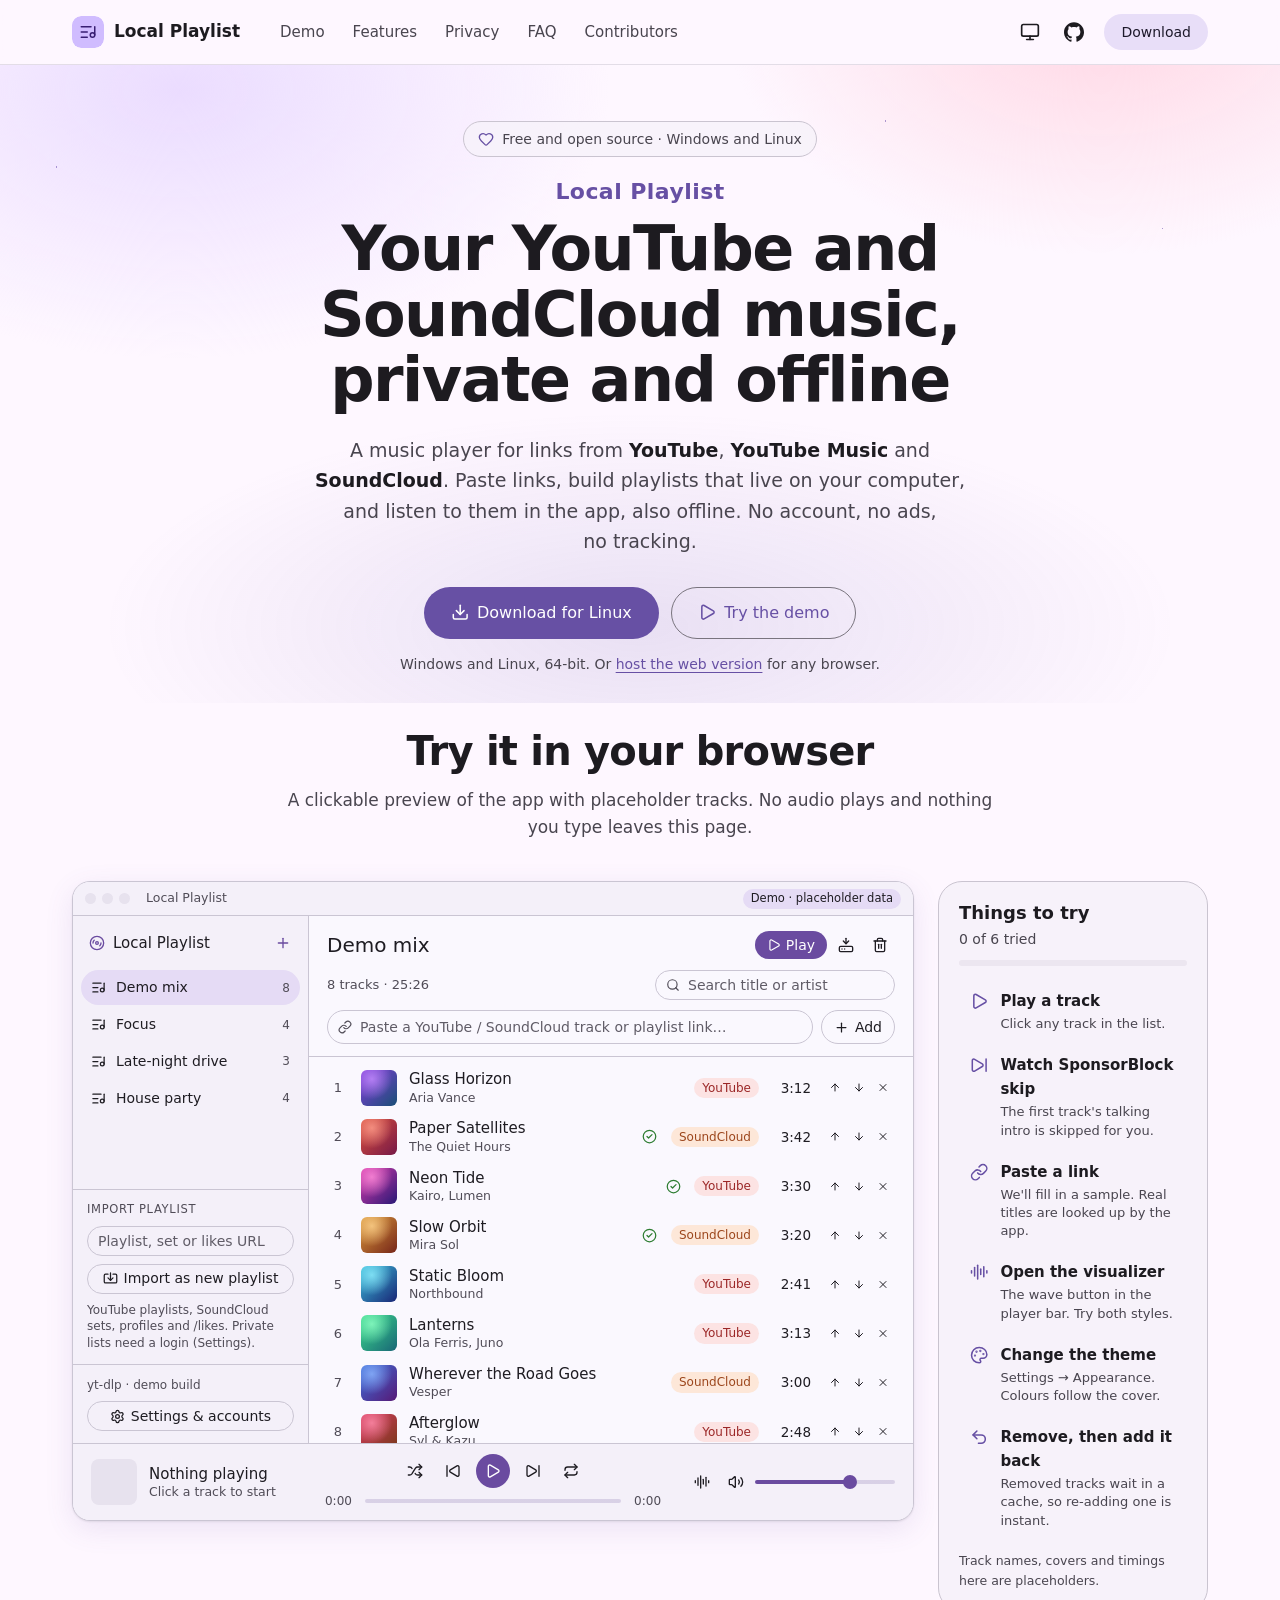
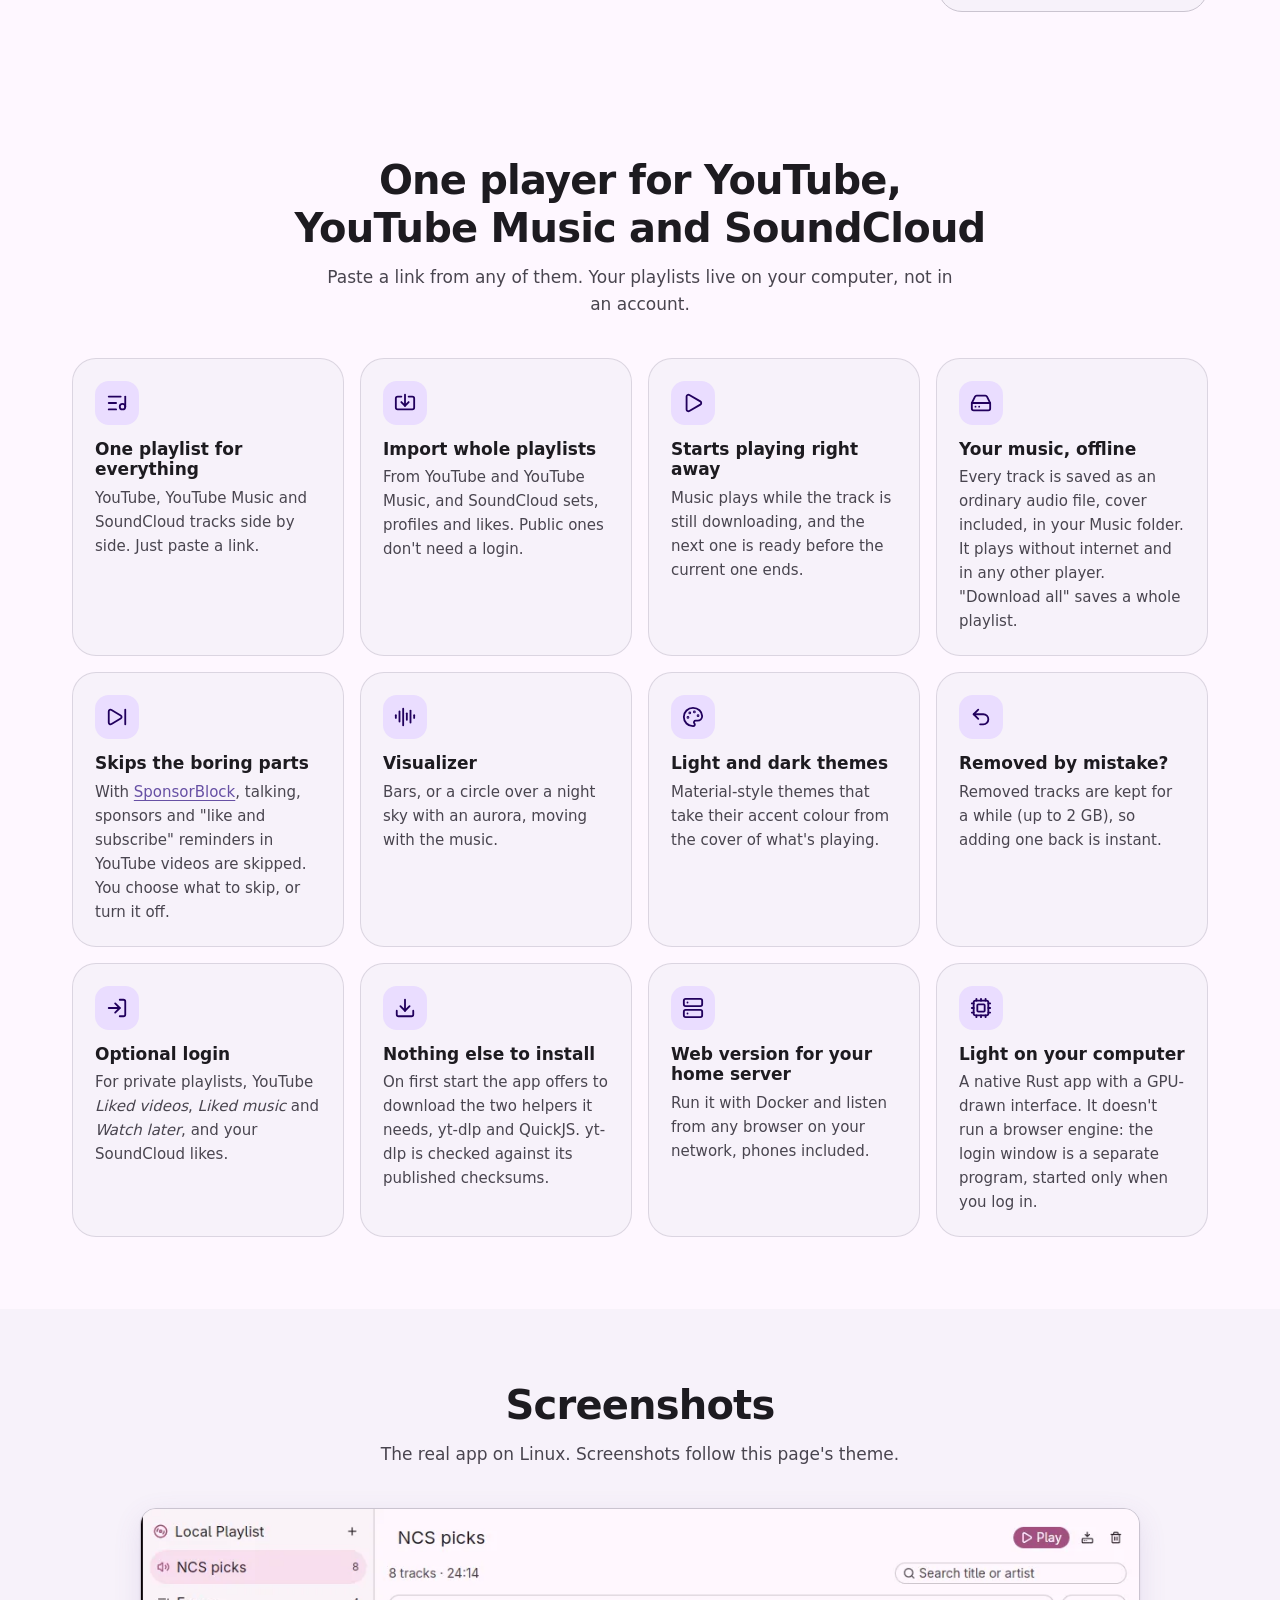
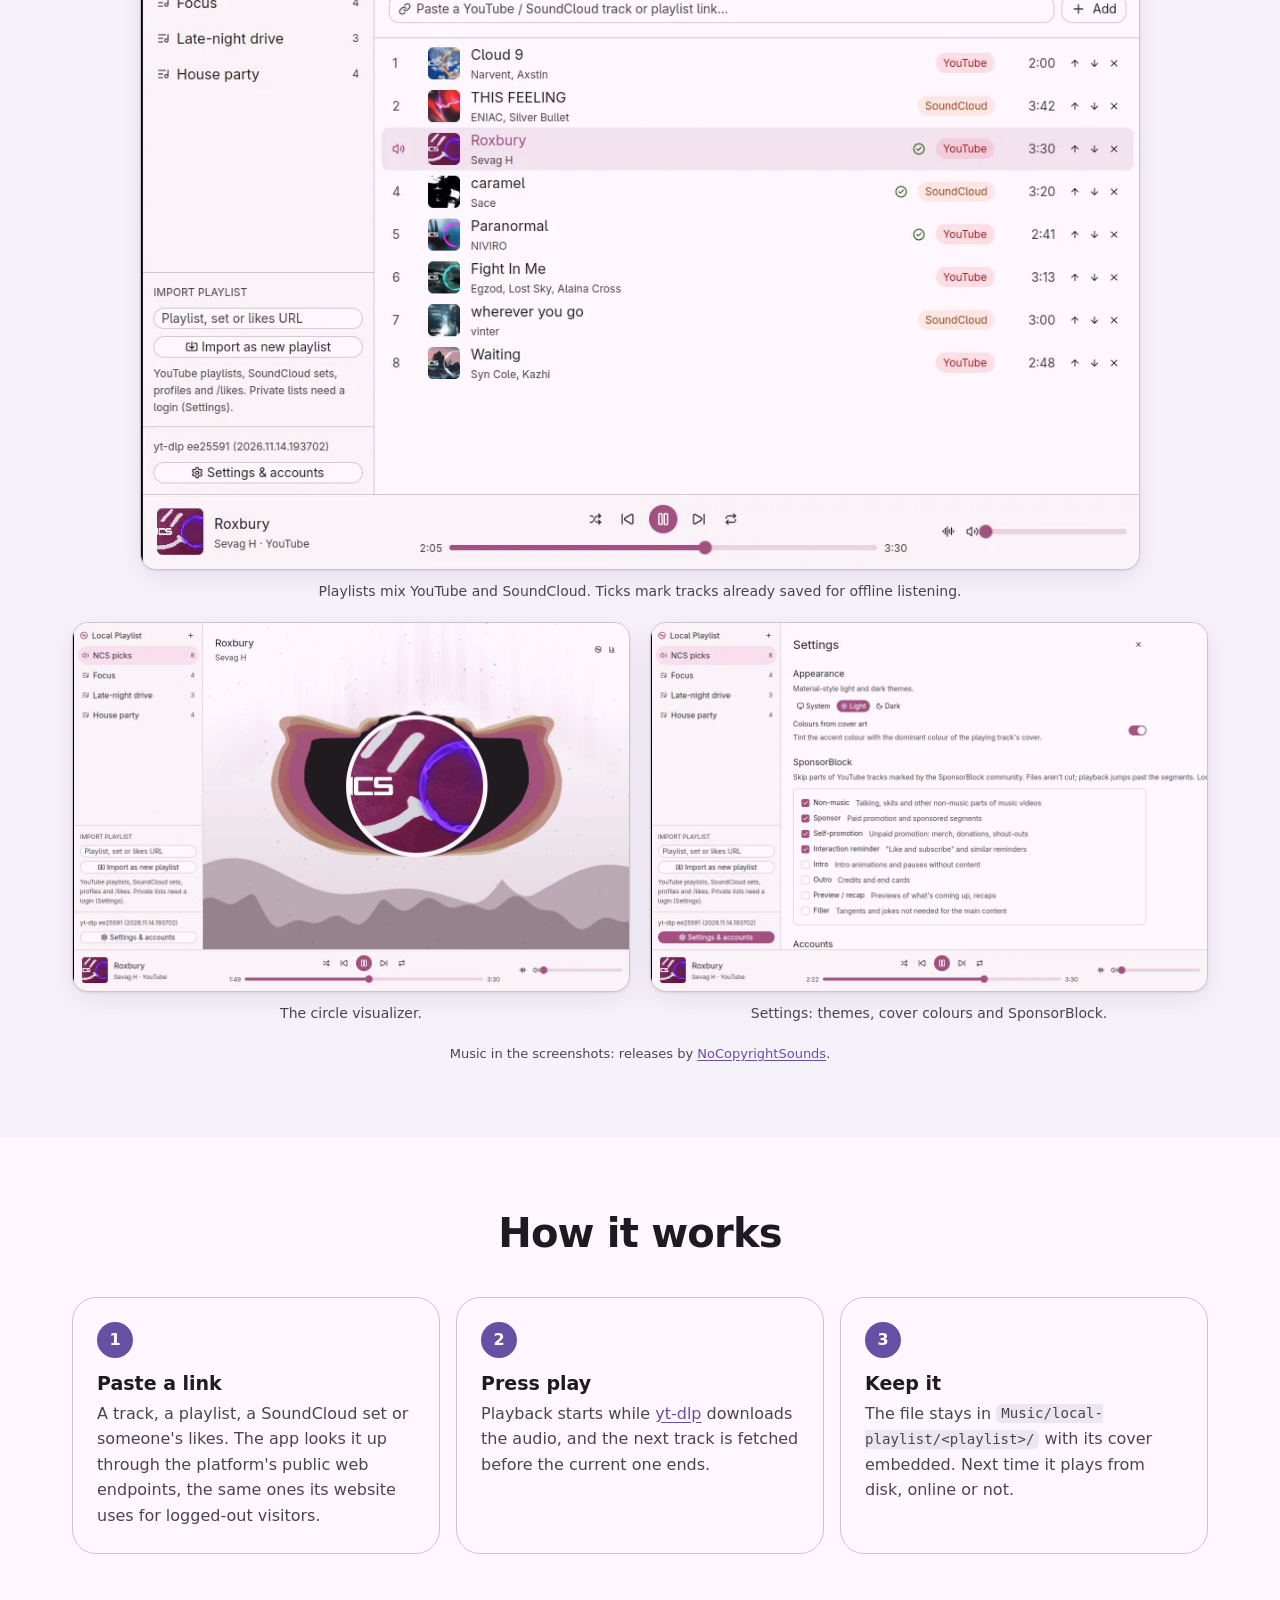
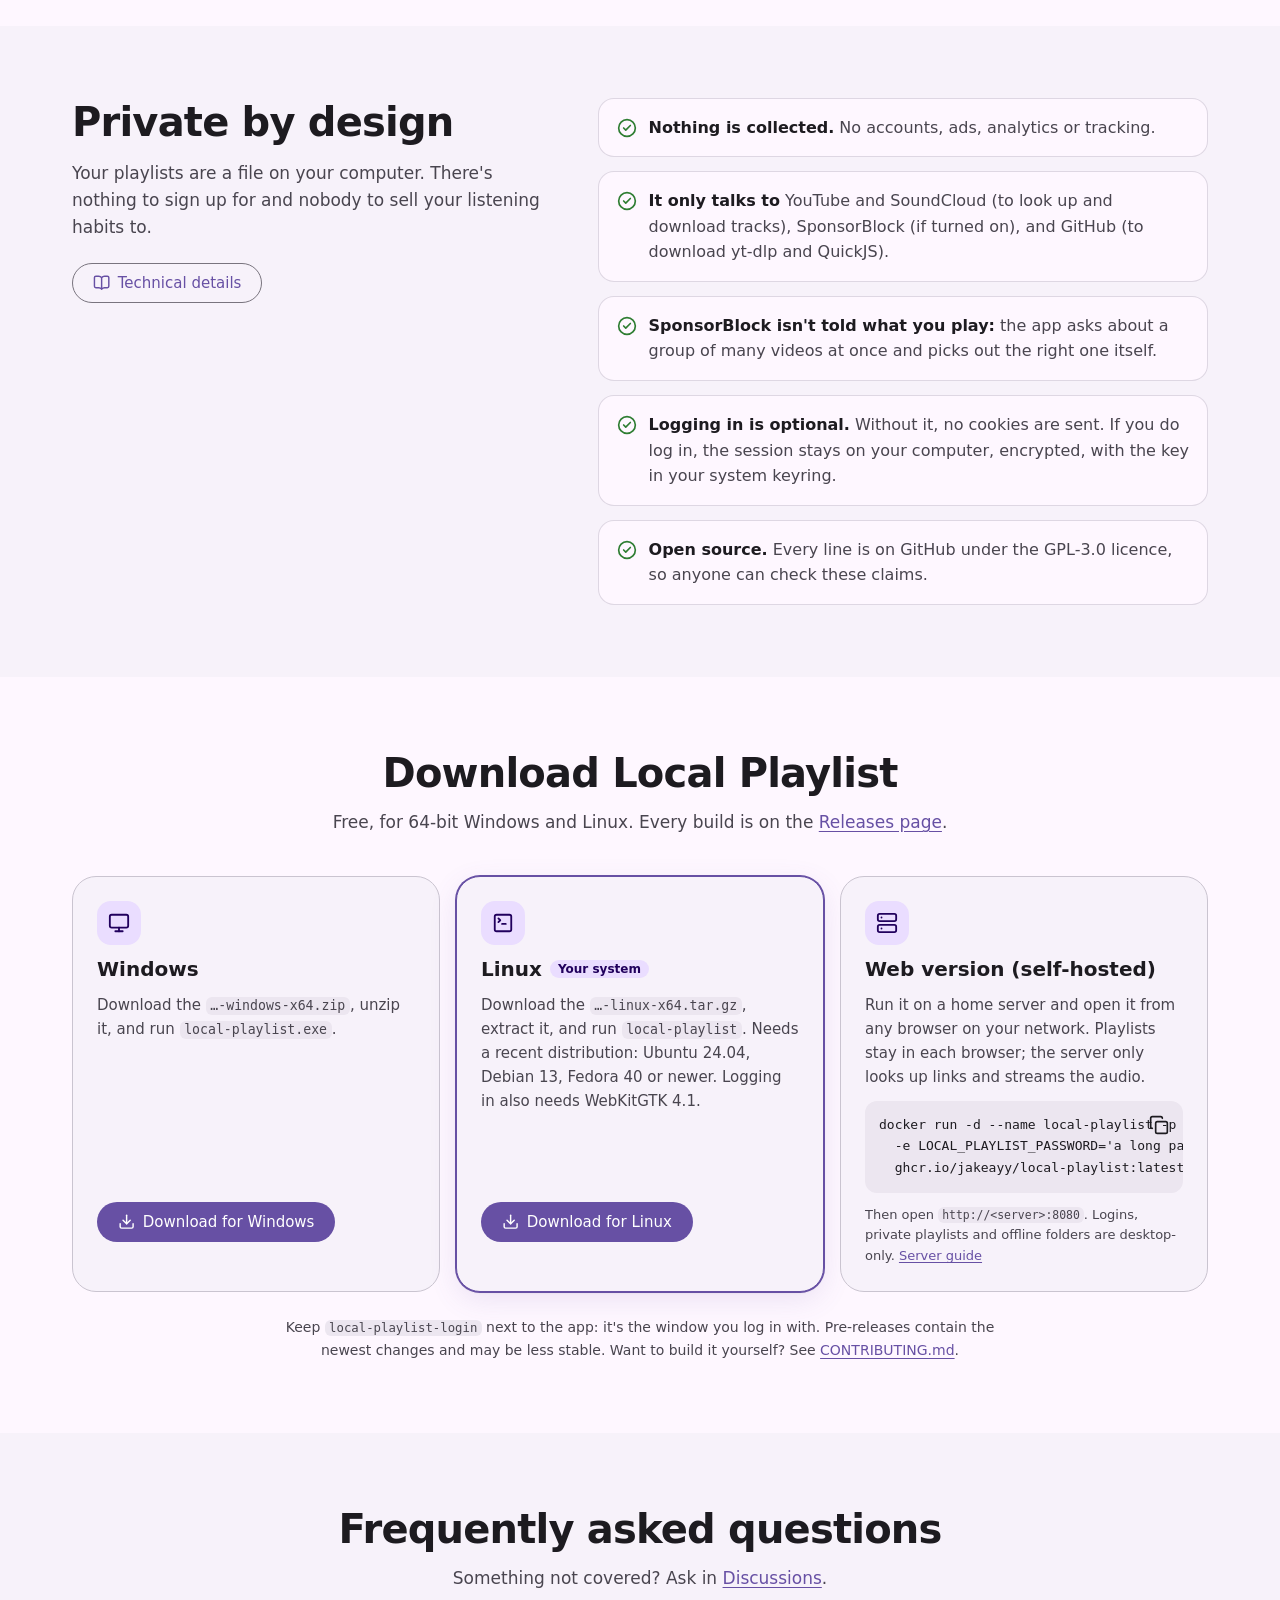
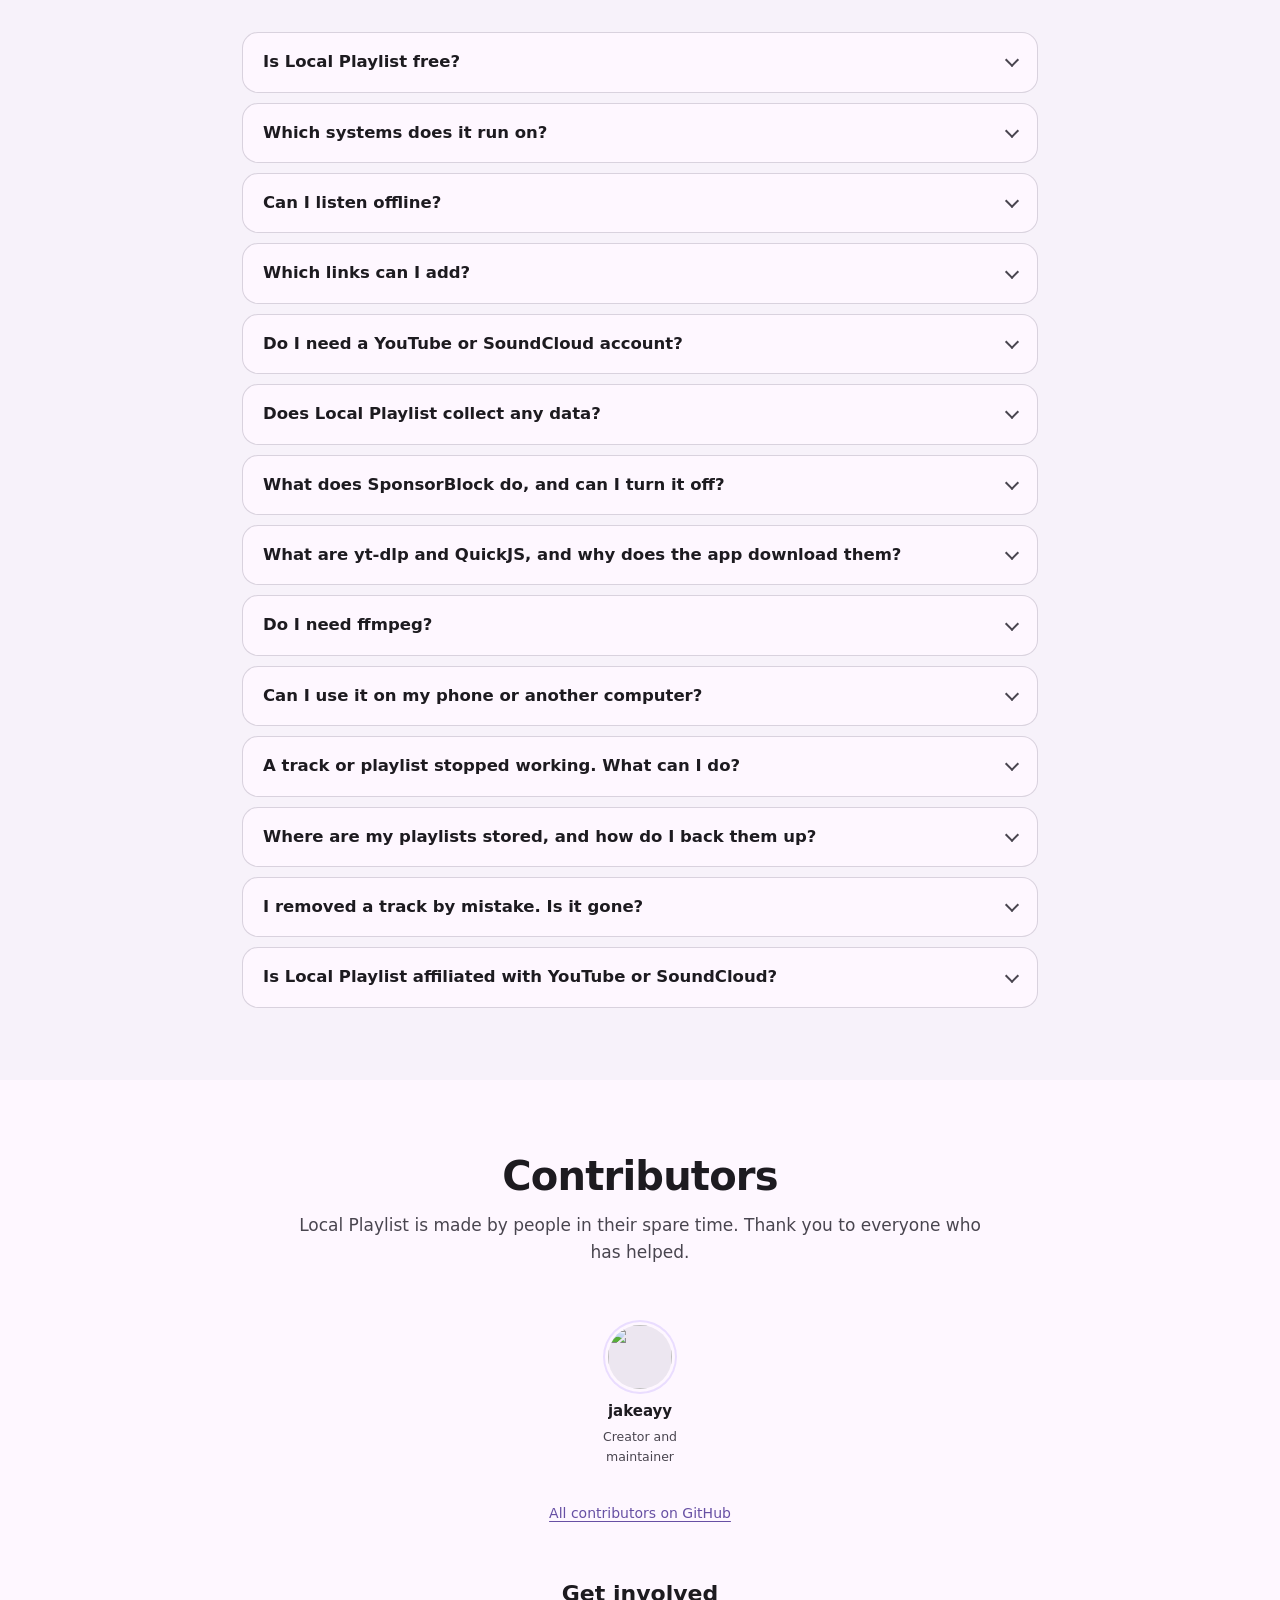
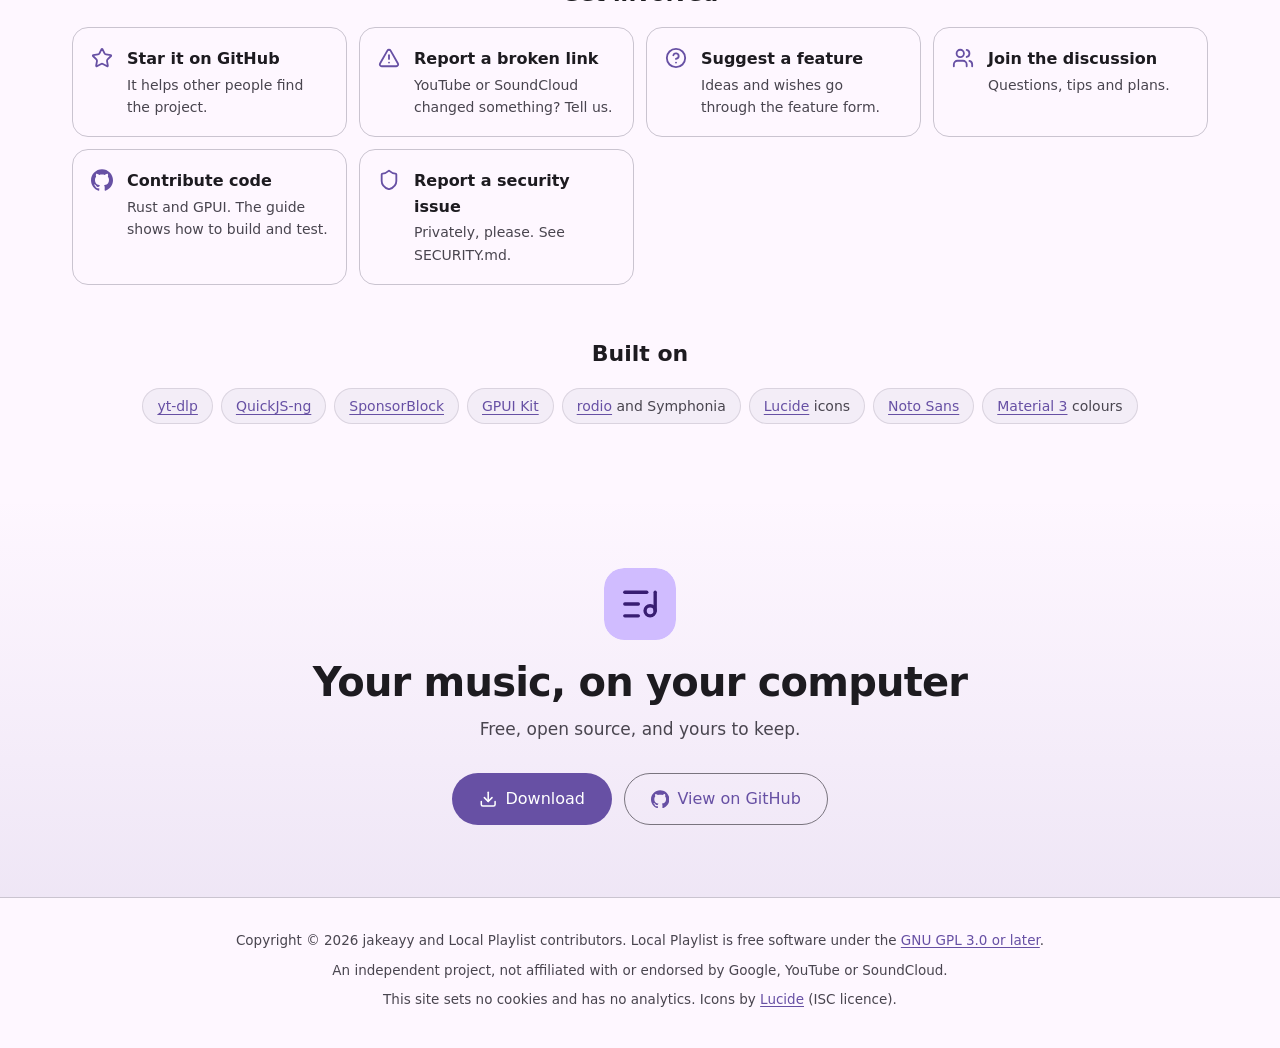
==== index.html @ 3c09e42d "Website: front page with an interactive demo, FAQ and contributors A static site for GitHub Pages on" ====
<!doctype html>
<html lang="en">
<head>
<meta charset="utf-8">
<meta name="viewport" content="width=device-width, initial-scale=1">
<title>Local Playlist – Private YouTube &amp; SoundCloud Music Player</title>
<meta name="description" content="Free, open-source music player for YouTube, YouTube Music and SoundCloud links. Build playlists, listen offline, skip sponsors. No ads, no account, no tracking.">
<link rel="canonical" href="https://jakeayy.github.io/local-playlist/">
<meta name="robots" content="index, follow, max-image-preview:large">
<meta name="author" content="jakeayy and Local Playlist contributors">
<meta name="color-scheme" content="light dark">
<meta name="theme-color" content="#FEF7FF" media="(prefers-color-scheme: light)">
<meta name="theme-color" content="#141218" media="(prefers-color-scheme: dark)">

<link rel="icon" href="img/icon.svg" type="image/svg+xml">
<link rel="icon" href="img/favicon-32.png" sizes="32x32" type="image/png">
<link rel="apple-touch-icon" href="img/apple-touch-icon.png">
<link rel="manifest" href="site.webmanifest">
<link rel="alternate" type="application/atom+xml" title="Local Playlist releases" href="https://github.com/jakeayy/local-playlist/releases.atom">

<meta property="og:type" content="website">
<meta property="og:site_name" content="Local Playlist">
<meta property="og:locale" content="en_GB">
<meta property="og:url" content="https://jakeayy.github.io/local-playlist/">
<meta property="og:title" content="Local Playlist – Private YouTube &amp; SoundCloud Music Player">
<meta property="og:description" content="Paste YouTube, YouTube Music and SoundCloud links, build playlists that live on your computer, and listen offline. Free and open source. No ads, no account, no tracking.">
<meta property="og:image" content="https://jakeayy.github.io/local-playlist/img/og-image.png">
<meta property="og:image:width" content="1200">
<meta property="og:image:height" content="630">
<meta property="og:image:alt" content="Local Playlist: a playlist mixing YouTube and SoundCloud tracks in a dark theme">
<meta name="twitter:card" content="summary_large_image">
<meta name="twitter:title" content="Local Playlist – Private YouTube &amp; SoundCloud Music Player">
<meta name="twitter:description" content="Free, open-source music player for YouTube and SoundCloud links. Listen offline. No ads, no account, no tracking.">
<meta name="twitter:image" content="https://jakeayy.github.io/local-playlist/img/og-image.png">
<meta name="twitter:image:alt" content="Local Playlist: a playlist mixing YouTube and SoundCloud tracks in a dark theme">

<script>
  // Apply a saved theme before the first paint (no flash). Storage can be blocked: ignore that.
  try { var t = localStorage.getItem('lp-theme'); if (t === 'light' || t === 'dark') document.documentElement.dataset.theme = t; } catch (e) {}
</script>
<link rel="stylesheet" href="assets/site.css">
<link rel="preload" as="image" href="img/icon.svg" type="image/svg+xml">

<!-- Structured data. The FAQPage part must match the FAQ below: after editing the FAQ, run `python3 tools/faq-jsonld.py`. -->
<script type="application/ld+json" id="ld-site">
{
  "@context": "https://schema.org",
  "@graph": [
    {
      "@type": "WebSite",
      "@id": "https://jakeayy.github.io/local-playlist/#website",
      "url": "https://jakeayy.github.io/local-playlist/",
      "name": "Local Playlist",
      "inLanguage": "en"
    },
    {
      "@type": "SoftwareApplication",
      "@id": "https://jakeayy.github.io/local-playlist/#app",
      "name": "Local Playlist",
      "description": "A privacy-friendly, local-first music player for links from YouTube, YouTube Music and SoundCloud. Build playlists that live on your computer and listen offline. No account, no ads, no tracking.",
      "url": "https://jakeayy.github.io/local-playlist/",
      "applicationCategory": "MultimediaApplication",
      "applicationSubCategory": "Music player",
      "operatingSystem": "Windows, Linux",
      "downloadUrl": "https://github.com/jakeayy/local-playlist/releases/latest",
      "isAccessibleForFree": true,
      "license": "https://www.gnu.org/licenses/gpl-3.0.html",
      "offers": { "@type": "Offer", "price": "0", "priceCurrency": "USD" },
      "image": "https://jakeayy.github.io/local-playlist/img/icon-512.png",
      "screenshot": [
        "https://jakeayy.github.io/local-playlist/img/screenshots/playlist-light.webp",
        "https://jakeayy.github.io/local-playlist/img/screenshots/visualizer-dark.webp",
        "https://jakeayy.github.io/local-playlist/img/screenshots/settings-light.webp"
      ],
      "featureList": [
        "Play YouTube, YouTube Music and SoundCloud links in one playlist",
        "Import YouTube playlists and SoundCloud sets, profiles and likes",
        "Offline listening: tracks are saved as ordinary audio files",
        "SponsorBlock skipping of non-music and sponsor segments",
        "Music visualizer",
        "Light and dark themes with colours from cover art",
        "Optional login for private playlists and likes",
        "Self-hosted web version with Docker"
      ],
      "author": { "@type": "Person", "name": "jakeayy", "url": "https://github.com/jakeayy" },
      "sameAs": ["https://github.com/jakeayy/local-playlist"]
    },
    {
      "@type": "SoftwareSourceCode",
      "@id": "https://jakeayy.github.io/local-playlist/#source",
      "name": "Local Playlist source code",
      "codeRepository": "https://github.com/jakeayy/local-playlist",
      "programmingLanguage": "Rust",
      "license": "https://www.gnu.org/licenses/gpl-3.0.html",
      "targetProduct": { "@id": "https://jakeayy.github.io/local-playlist/#app" }
    }
  ]
}
</script>
<script type="application/ld+json" id="ld-faq">
{
  "@context": "https://schema.org",
  "@type": "FAQPage",
  "mainEntity": [
    {
      "@type": "Question",
      "name": "Is Local Playlist free?",
      "acceptedAnswer": {
        "@type": "Answer",
        "text": "Yes. It's free and open-source software under the GNU GPL 3.0 (or later). There are no ads, no paid tier and no account."
      }
    },
    {
      "@type": "Question",
      "name": "Which systems does it run on?",
      "acceptedAnswer": {
        "@type": "Answer",
        "text": "The desktop app is available for 64-bit Windows and Linux. Linux builds need a recent distribution (glibc 2.39 or newer, for example Ubuntu 24.04, Debian 13 or Fedora 40), and logging in needs WebKitGTK 4.1. There's no macOS download at the moment. Phones, tablets and other computers can use the self-hosted web version in a browser."
      }
    },
    {
      "@type": "Question",
      "name": "Can I listen offline?",
      "acceptedAnswer": {
        "@type": "Answer",
        "text": "Yes. Every track you play is saved as an ordinary audio file (usually M4A) with its cover embedded, in your Music folder under local-playlist/<playlist name>/. It plays without internet, and in any other music player too. \"Download all\" saves a whole playlist at once."
      }
    },
    {
      "@type": "Question",
      "name": "Which links can I add?",
      "acceptedAnswer": {
        "@type": "Answer",
        "text": "YouTube and YouTube Music tracks (youtube.com/watch?v=…, youtu.be/…, youtube.com/shorts/…, music.youtube.com/watch?v=…), public or unlisted YouTube playlists, and SoundCloud tracks, sets, albums, a profile's tracks, a profile's public likes and on.soundcloud.com short links. With a login, also private playlists, YouTube Liked videos, Liked music and Watch later, and your own SoundCloud likes."
      }
    },
    {
      "@type": "Question",
      "name": "Do I need a YouTube or SoundCloud account?",
      "acceptedAnswer": {
        "@type": "Answer",
        "text": "No. Public tracks and playlists work without logging in, and then no cookies are sent at all. A login is only needed for private playlists and your likes. It stays on your computer, encrypted, with the key in your system keyring, and Log out deletes it."
      }
    },
    {
      "@type": "Question",
      "name": "Does Local Playlist collect any data?",
      "acceptedAnswer": {
        "@type": "Answer",
        "text": "No. There's no telemetry, analytics or tracking, and your library is a plain file on your computer. The app only connects to YouTube and SoundCloud, SponsorBlock (if turned on) and GitHub (to download its helpers). On systems without a ready-made yt-dlp build it also uses PyPI."
      }
    },
    {
      "@type": "Question",
      "name": "What does SponsorBlock do, and can I turn it off?",
      "acceptedAnswer": {
        "@type": "Answer",
        "text": "SponsorBlock is a community database of segments in YouTube videos, such as sponsors, talking in music videos and \"like and subscribe\" reminders. Local Playlist jumps past the categories you pick; the saved files aren't cut. To keep what you play private, it only sends the first 4 characters of a hash of the video's id. You can change the categories or turn it off in Settings."
      }
    },
    {
      "@type": "Question",
      "name": "What are yt-dlp and QuickJS, and why does the app download them?",
      "acceptedAnswer": {
        "@type": "Answer",
        "text": "yt-dlp is the open-source tool that downloads the audio, and QuickJS is a small JavaScript engine it needs for YouTube. On first start the app offers to download both (yt-dlp is checked against its published checksums), and Update bundled components in Settings gets their newest versions. You can also use your own copies from the system instead."
      }
    },
    {
      "@type": "Question",
      "name": "Do I need ffmpeg?",
      "acceptedAnswer": {
        "@type": "Answer",
        "text": "No. Local Playlist turns downloads into plain M4A files and embeds the cover by itself. If ffmpeg is installed, it's used for that instead and can also convert the rare tracks without AAC or MP3 audio."
      }
    },
    {
      "@type": "Question",
      "name": "Can I use it on my phone or another computer?",
      "acceptedAnswer": {
        "@type": "Answer",
        "text": "Yes, with the self-hosted web version. Run it on a home server (with Docker, or the server download) and open it in any browser on your network. It's protected by a password and accepts only YouTube and SoundCloud links. Run it on a home connection, since YouTube often blocks servers in data centres, and put it behind HTTPS to use it from outside your network."
      }
    },
    {
      "@type": "Question",
      "name": "A track or playlist stopped working. What can I do?",
      "acceptedAnswer": {
        "@type": "Answer",
        "text": "YouTube and SoundCloud change things now and then. First use Update bundled components in Settings to get the newest yt-dlp. If it still fails, please open a \"site change\" issue on GitHub; there's a form for exactly that."
      }
    },
    {
      "@type": "Question",
      "name": "Where are my playlists stored, and how do I back them up?",
      "acceptedAnswer": {
        "@type": "Answer",
        "text": "Your library is a plain JSON file, library.json, in the app's data folder (on Linux ~/.local/share/local-playlist/; Settings shows the exact path). The music itself is in your Music folder. Copy both to back them up."
      }
    },
    {
      "@type": "Question",
      "name": "I removed a track by mistake. Is it gone?",
      "acceptedAnswer": {
        "@type": "Answer",
        "text": "No. Removed tracks are kept in a cache (up to 2 GB by default; you can change the limit in Settings). Add the same link again and it's back instantly, without downloading it again."
      }
    },
    {
      "@type": "Question",
      "name": "Is Local Playlist affiliated with YouTube or SoundCloud?",
      "acceptedAnswer": {
        "@type": "Answer",
        "text": "No. It's an independent open-source project, not affiliated with or endorsed by Google, YouTube or SoundCloud. Please respect artists' rights and the terms of the services you use."
      }
    }
  ]
}
</script>
</head>
<body>
<!-- Icons: Lucide (https://lucide.dev), ISC licence. -->
<svg xmlns="http://www.w3.org/2000/svg" style="display:none" aria-hidden="true">
<symbol id="i-arrow-down" viewBox="0 0 24 24"><path d="M12 5v14"/><path d="m19 12-7 7-7-7"/></symbol>
<symbol id="i-arrow-up" viewBox="0 0 24 24"><path d="m5 12 7-7 7 7"/><path d="M12 19V5"/></symbol>
<symbol id="i-audio-lines" viewBox="0 0 24 24"><path d="M2 10v3"/><path d="M6 6v11"/><path d="M10 3v18"/><path d="M14 8v7"/><path d="M18 5v13"/><path d="M22 10v3"/></symbol>
<symbol id="i-book-open" viewBox="0 0 24 24"><path d="M12 5v16"/><path d="M20.001 19A2 2 0 0022 17V5a2 2 0 00-1.999-2L16 3.002A5 5 0 0012 5a5 5 0 00-4-2H4a2 2 0 00-2 2v12a2 2 0 001.999 2H8a5 5 0 014 2 5 5 0 014-2z"/></symbol>
<symbol id="i-chart-column" viewBox="0 0 24 24"><path d="M3 3v16a2 2 0 0 0 2 2h16"/><path d="M18 17V9"/><path d="M13 17V5"/><path d="M8 17v-3"/></symbol>
<symbol id="i-check" viewBox="0 0 24 24"><path d="M20 6 9 17l-5-5"/></symbol>
<symbol id="i-circle-check" viewBox="0 0 24 24"><circle cx="12" cy="12" r="10"/><path d="m16 9-5.5 5.5L8 12"/></symbol>
<symbol id="i-circle-question-mark" viewBox="0 0 24 24"><circle cx="12" cy="12" r="10"/><path d="M9.09 9a3 3 0 0 1 5.83 1c0 2-3 3-3 3"/><path d="M12 17h.01"/></symbol>
<symbol id="i-copy" viewBox="0 0 24 24"><rect width="14" height="14" x="8" y="8" rx="2" ry="2"/><path d="M4 16c-1.1 0-2-.9-2-2V4c0-1.1.9-2 2-2h10c1.1 0 2 .9 2 2"/></symbol>
<symbol id="i-cpu" viewBox="0 0 24 24"><path d="M12 20v2"/><path d="M12 2v2"/><path d="M17 20v2"/><path d="M17 2v2"/><path d="M2 12h2"/><path d="M2 17h2"/><path d="M2 7h2"/><path d="M20 12h2"/><path d="M20 17h2"/><path d="M20 7h2"/><path d="M7 20v2"/><path d="M7 2v2"/><rect x="4" y="4" width="16" height="16" rx="2"/><rect x="8" y="8" width="8" height="8" rx="1"/></symbol>
<symbol id="i-disc-3" viewBox="0 0 24 24"><circle cx="12" cy="12" r="10"/><path d="M6 12c0-1.7.7-3.2 1.8-4.2"/><circle cx="12" cy="12" r="2"/><path d="M18 12c0 1.7-.7 3.2-1.8 4.2"/></symbol>
<symbol id="i-download" viewBox="0 0 24 24"><path d="M12 15V3"/><path d="M21 15v4a2 2 0 0 1-2 2H5a2 2 0 0 1-2-2v-4"/><path d="m7 10 5 5 5-5"/></symbol>
<symbol id="i-github" viewBox="0 0 24 24"><path fill="currentColor" stroke="none" d="M12 .297c-6.63 0-12 5.373-12 12 0 5.303 3.438 9.8 8.205 11.385.6.113.82-.258.82-.577 0-.285-.01-1.04-.015-2.04-3.338.724-4.042-1.61-4.042-1.61C4.422 18.07 3.633 17.7 3.633 17.7c-1.087-.744.084-.729.084-.729 1.205.084 1.838 1.236 1.838 1.236 1.07 1.835 2.809 1.305 3.495.998.108-.776.417-1.305.76-1.605-2.665-.3-5.466-1.332-5.466-5.93 0-1.31.465-2.38 1.235-3.22-.135-.303-.54-1.523.105-3.176 0 0 1.005-.322 3.3 1.23.96-.267 1.98-.399 3-.405 1.02.006 2.04.138 3 .405 2.28-1.552 3.285-1.23 3.285-1.23.645 1.653.24 2.873.12 3.176.765.84 1.23 1.91 1.23 3.22 0 4.61-2.805 5.625-5.475 5.92.42.36.81 1.096.81 2.22 0 1.606-.015 2.896-.015 3.286 0 .315.21.69.825.57C20.565 22.092 24 17.592 24 12.297c0-6.627-5.373-12-12-12"/></symbol>
<symbol id="i-hard-drive" viewBox="0 0 24 24"><path d="M10 16h.01"/><path d="M2.212 11.577a2 2 0 0 0-.212.896V18a2 2 0 0 0 2 2h16a2 2 0 0 0 2-2v-5.527a2 2 0 0 0-.212-.896L18.55 5.11A2 2 0 0 0 16.76 4H7.24a2 2 0 0 0-1.79 1.11z"/><path d="M21.946 12.013H2.054"/><path d="M6 16h.01"/></symbol>
<symbol id="i-hard-drive-download" viewBox="0 0 24 24"><path d="M12 2v8"/><path d="m16 6-4 4-4-4"/><rect width="20" height="8" x="2" y="14" rx="2"/><path d="M6 18h.01"/><path d="M10 18h.01"/></symbol>
<symbol id="i-heart" viewBox="0 0 24 24"><path d="M2 9.5a5.5 5.5 0 0 1 9.591-3.676.56.56 0 0 0 .818 0A5.49 5.49 0 0 1 22 9.5c0 2.29-1.5 4-3 5.5l-5.492 5.313a2 2 0 0 1-3 .019L5 15c-1.5-1.5-3-3.2-3-5.5"/></symbol>
<symbol id="i-import" viewBox="0 0 24 24"><path d="M12 3v12"/><path d="m8 11 4 4 4-4"/><path d="M8 5H4a2 2 0 0 0-2 2v10a2 2 0 0 0 2 2h16a2 2 0 0 0 2-2V7a2 2 0 0 0-2-2h-4"/></symbol>
<symbol id="i-link" viewBox="0 0 24 24"><path d="M10 13a5 5 0 0 0 7.54.54l3-3a5 5 0 0 0-7.07-7.07l-1.72 1.71"/><path d="M14 11a5 5 0 0 0-7.54-.54l-3 3a5 5 0 0 0 7.07 7.07l1.71-1.71"/></symbol>
<symbol id="i-list-music" viewBox="0 0 24 24"><path d="M16 5H3"/><path d="M11 12H3"/><path d="M11 19H3"/><path d="M21 16V5"/><circle cx="18" cy="16" r="3"/></symbol>
<symbol id="i-loader-circle" viewBox="0 0 24 24"><path d="M21 12a9 9 0 1 1-6.219-8.56"/></symbol>
<symbol id="i-log-in" viewBox="0 0 24 24"><path d="m10 17 5-5-5-5"/><path d="M15 12H3"/><path d="M15 3h4a2 2 0 0 1 2 2v14a2 2 0 0 1-2 2h-4"/></symbol>
<symbol id="i-monitor" viewBox="0 0 24 24"><rect width="20" height="14" x="2" y="3" rx="2"/><line x1="8" x2="16" y1="21" y2="21"/><line x1="12" x2="12" y1="17" y2="21"/></symbol>
<symbol id="i-moon" viewBox="0 0 24 24"><path d="M20.985 12.486a9 9 0 1 1-9.473-9.472c.405-.022.617.46.402.803a6 6 0 0 0 8.268 8.268c.344-.215.825-.004.803.401"/></symbol>
<symbol id="i-palette" viewBox="0 0 24 24"><path d="M12 22a1 1 0 0 1 0-20 10 9 0 0 1 10 9 5 5 0 0 1-5 5h-2.25a1.75 1.75 0 0 0-1.4 2.8l.3.4a1.75 1.75 0 0 1-1.4 2.8z"/><circle cx="13.5" cy="6.5" r=".5" fill="currentColor"/><circle cx="17.5" cy="10.5" r=".5" fill="currentColor"/><circle cx="6.5" cy="12.5" r=".5" fill="currentColor"/><circle cx="8.5" cy="7.5" r=".5" fill="currentColor"/></symbol>
<symbol id="i-pause" viewBox="0 0 24 24"><rect x="14" y="3" width="5" height="18" rx="1"/><rect x="5" y="3" width="5" height="18" rx="1"/></symbol>
<symbol id="i-play" viewBox="0 0 24 24"><path d="M5 5a2 2 0 0 1 3.008-1.728l11.997 6.998a2 2 0 0 1 .003 3.458l-12 7A2 2 0 0 1 5 19z"/></symbol>
<symbol id="i-plus" viewBox="0 0 24 24"><path d="M5 12h14"/><path d="M12 5v14"/></symbol>
<symbol id="i-repeat" viewBox="0 0 24 24"><path d="m17 2 4 4-4 4"/><path d="M3 11v-1a4 4 0 0 1 4-4h14"/><path d="m7 22-4-4 4-4"/><path d="M21 13v1a4 4 0 0 1-4 4H3"/></symbol>
<symbol id="i-repeat-1" viewBox="0 0 24 24"><path d="m17 2 4 4-4 4"/><path d="M3 11v-1a4 4 0 0 1 4-4h14"/><path d="m7 22-4-4 4-4"/><path d="M21 13v1a4 4 0 0 1-4 4H3"/><path d="M11 10h1v4"/></symbol>
<symbol id="i-search" viewBox="0 0 24 24"><path d="m21 21-4.34-4.34"/><circle cx="11" cy="11" r="8"/></symbol>
<symbol id="i-server" viewBox="0 0 24 24"><rect width="20" height="8" x="2" y="2" rx="2" ry="2"/><rect width="20" height="8" x="2" y="14" rx="2" ry="2"/><line x1="6" x2="6.01" y1="6" y2="6"/><line x1="6" x2="6.01" y1="18" y2="18"/></symbol>
<symbol id="i-settings" viewBox="0 0 24 24"><path d="M9.671 4.136a2.34 2.34 0 0 1 4.659 0 2.34 2.34 0 0 0 3.319 1.915 2.34 2.34 0 0 1 2.33 4.033 2.34 2.34 0 0 0 0 3.831 2.34 2.34 0 0 1-2.33 4.033 2.34 2.34 0 0 0-3.319 1.915 2.34 2.34 0 0 1-4.659 0 2.34 2.34 0 0 0-3.32-1.915 2.34 2.34 0 0 1-2.33-4.033 2.34 2.34 0 0 0 0-3.831A2.34 2.34 0 0 1 6.35 6.051a2.34 2.34 0 0 0 3.319-1.915"/><circle cx="12" cy="12" r="3"/></symbol>
<symbol id="i-shield" viewBox="0 0 24 24"><path d="M20 13c0 5-3.5 7.5-7.66 8.95a1 1 0 0 1-.67-.01C7.5 20.5 4 18 4 13V6a1 1 0 0 1 1-1c2 0 4.5-1.2 6.24-2.72a1.17 1.17 0 0 1 1.52 0C14.51 3.81 17 5 19 5a1 1 0 0 1 1 1z"/></symbol>
<symbol id="i-shuffle" viewBox="0 0 24 24"><path d="m18 14 4 4-4 4"/><path d="m18 2 4 4-4 4"/><path d="M2 18h1.973a4 4 0 0 0 3.3-1.7l5.454-8.6a4 4 0 0 1 3.3-1.7H22"/><path d="M2 6h1.972a4 4 0 0 1 3.6 2.2"/><path d="M22 18h-6.041a4 4 0 0 1-3.3-1.8l-.359-.45"/></symbol>
<symbol id="i-skip-back" viewBox="0 0 24 24"><path d="M17.971 4.285A2 2 0 0 1 21 6v12a2 2 0 0 1-3.029 1.715l-9.997-5.998a2 2 0 0 1-.003-3.432z"/><path d="M3 20V4"/></symbol>
<symbol id="i-skip-forward" viewBox="0 0 24 24"><path d="M21 4v16"/><path d="M6.029 4.285A2 2 0 0 0 3 6v12a2 2 0 0 0 3.029 1.715l9.997-5.998a2 2 0 0 0 .003-3.432z"/></symbol>
<symbol id="i-square-terminal" viewBox="0 0 24 24"><path d="m7 11 2-2-2-2"/><path d="M11 13h4"/><rect width="18" height="18" x="3" y="3" rx="2" ry="2"/></symbol>
<symbol id="i-star" viewBox="0 0 24 24"><path d="M11.525 2.295a.53.53 0 0 1 .95 0l2.31 4.679a2.123 2.123 0 0 0 1.595 1.16l5.166.756a.53.53 0 0 1 .294.904l-3.736 3.638a2.123 2.123 0 0 0-.611 1.878l.882 5.14a.53.53 0 0 1-.771.56l-4.618-2.428a2.122 2.122 0 0 0-1.973 0L6.396 21.01a.53.53 0 0 1-.77-.56l.881-5.139a2.122 2.122 0 0 0-.611-1.879L2.16 9.795a.53.53 0 0 1 .294-.906l5.165-.755a2.122 2.122 0 0 0 1.597-1.16z"/></symbol>
<symbol id="i-sun" viewBox="0 0 24 24"><circle cx="12" cy="12" r="4"/><path d="M12 2v2"/><path d="M12 20v2"/><path d="m4.93 4.93 1.41 1.41"/><path d="m17.66 17.66 1.41 1.41"/><path d="M2 12h2"/><path d="M20 12h2"/><path d="m6.34 17.66-1.41 1.41"/><path d="m19.07 4.93-1.41 1.41"/></symbol>
<symbol id="i-trash" viewBox="0 0 24 24"><path d="M10 11v6"/><path d="M14 11v6"/><path d="M19 6v14a2 2 0 0 1-2 2H7a2 2 0 0 1-2-2V6"/><path d="M3 6h18"/><path d="M8 6V4a2 2 0 0 1 2-2h4a2 2 0 0 1 2 2v2"/></symbol>
<symbol id="i-triangle-alert" viewBox="0 0 24 24"><path d="m21.73 18-8-14a2 2 0 0 0-3.48 0l-8 14A2 2 0 0 0 4 21h16a2 2 0 0 0 1.73-3"/><path d="M12 9v4"/><path d="M12 17h.01"/></symbol>
<symbol id="i-undo-2" viewBox="0 0 24 24"><path d="M9 14 4 9l5-5"/><path d="M4 9h10.5a5.5 5.5 0 0 1 5.5 5.5a5.5 5.5 0 0 1-5.5 5.5H11"/></symbol>
<symbol id="i-users" viewBox="0 0 24 24"><path d="M16 21v-2a4 4 0 0 0-4-4H6a4 4 0 0 0-4 4v2"/><circle cx="9" cy="7" r="4"/><path d="M22 21v-2a4 4 0 0 0-3-3.87"/><path d="M16 3.13a4 4 0 0 1 0 7.75"/></symbol>
<symbol id="i-volume-2" viewBox="0 0 24 24"><path d="M11 4.702a.705.705 0 0 0-1.203-.498L6.413 7.587A1.4 1.4 0 0 1 5.416 8H3a1 1 0 0 0-1 1v6a1 1 0 0 0 1 1h2.416a1.4 1.4 0 0 1 .997.413l3.383 3.384A.705.705 0 0 0 11 19.298z"/><path d="M16 9a5 5 0 0 1 0 6"/><path d="M19.364 18.364a9 9 0 0 0 0-12.728"/></symbol>
<symbol id="i-volume-x" viewBox="0 0 24 24"><path d="M11 4.702a.7.7 0 0 0-1.203-.498L6.413 7.587A1.4 1.4 0 0 1 5.416 8H3a1 1 0 0 0-1 1v6a1 1 0 0 0 1 1h2.416a1.4 1.4 0 0 1 .997.413l3.383 3.384A.7.7 0 0 0 11 19.298z"/><path d="m16.5 14.5 5-5"/><path d="m16.5 9.5 5 5"/></symbol>
<symbol id="i-x" viewBox="0 0 24 24"><path d="M18 6 6 18"/><path d="m6 6 12 12"/></symbol>
</svg>

<a class="skip" href="#main">Skip to content</a>

<header class="top" id="top">
  <div class="wrap top-in">
    <a class="brand" href="./" aria-label="Local Playlist home">
      <img src="img/icon.svg" width="32" height="32" alt="">
      <span>Local Playlist</span>
    </a>
    <nav class="nav" aria-label="Sections">
      <a href="#demo">Demo</a>
      <a href="#features">Features</a>
      <a href="#privacy">Privacy</a>
      <a href="#faq">FAQ</a>
      <a href="#contributors">Contributors</a>
    </nav>
    <div class="top-actions">
      <button class="icon-btn" id="theme-toggle" type="button" aria-label="Theme: system">
        <svg class="i" aria-hidden="true"><use href="#i-monitor"></use></svg>
      </button>
      <a class="icon-btn top-github" href="https://github.com/jakeayy/local-playlist" aria-label="Source code on GitHub">
        <svg class="i" aria-hidden="true"><use href="#i-github"></use></svg>
      </a>
      <a class="btn btn-tonal btn-sm" href="#download">Download</a>
    </div>
  </div>
</header>

<main id="main">

  <!-- Hero -->
  <section class="hero" aria-labelledby="hero-title">
    <div class="sky" aria-hidden="true"></div>
    <div class="wrap hero-in">
      <p class="eyebrow"><svg class="i" aria-hidden="true"><use href="#i-heart"></use></svg> Free and open source · Windows and Linux</p>
      <h1 id="hero-title">
        <span class="h1-brand">Local Playlist</span>
        <span class="h1-tag">Your YouTube and SoundCloud music, private and offline</span>
      </h1>
      <p class="lede">
        A music player for links from <strong>YouTube</strong>, <strong>YouTube Music</strong> and
        <strong>SoundCloud</strong>. Paste links, build playlists that live on your computer, and listen
        to them in the app, also offline. No account, no ads, no tracking.
      </p>
      <div class="cta">
        <a class="btn btn-filled btn-lg" id="cta-download" href="https://github.com/jakeayy/local-playlist/releases/latest">
          <svg class="i" aria-hidden="true"><use href="#i-download"></use></svg>
          <span id="cta-label">Download</span>
        </a>
        <a class="btn btn-outline btn-lg" href="#demo">
          <svg class="i" aria-hidden="true"><use href="#i-play"></use></svg>
          Try the demo
        </a>
      </div>
      <p class="cta-note" id="cta-note">Windows and Linux, 64-bit. Or <a href="#self-host">host the web version</a> for any browser.</p>
    </div>
  </section>

  <!-- Interactive demo -->
  <section class="section demo-section" id="demo" aria-labelledby="demo-title">
    <div class="wrap">
      <div class="section-head">
        <h2 id="demo-title">Try it in your browser</h2>
        <p>A clickable preview of the app with placeholder tracks. No audio plays and nothing you type leaves this page.</p>
      </div>

      <div class="demo-layout">
        <!-- PLACEHOLDER: the demo is a hand-made HTML mock of the app, filled by assets/demo.js. -->
        <div class="demo" id="lp-demo" role="region" aria-label="Interactive preview of Local Playlist" data-view="list" data-dtheme="system">
          <div class="d-chrome" aria-hidden="true">
            <span class="d-dot"></span><span class="d-dot"></span><span class="d-dot"></span>
            <span class="d-chrome-title">Local Playlist</span>
            <span class="d-chrome-tag">Demo · placeholder data</span>
          </div>
          <div class="d-body">
            <aside class="d-side" aria-label="Playlists">
              <div class="d-brand">
                <svg class="i" aria-hidden="true"><use href="#i-disc-3"></use></svg>
                <span>Local Playlist</span>
                <button class="d-icon" type="button" data-act="new-playlist" aria-label="New playlist" title="New playlist">
                  <svg class="i" aria-hidden="true"><use href="#i-plus"></use></svg>
                </button>
              </div>
              <nav class="d-lists" id="d-lists" aria-label="Your playlists"></nav>
              <div class="d-import">
                <label class="d-label" for="d-import-input">Import playlist</label>
                <input class="d-input" id="d-import-input" type="url" placeholder="Playlist, set or likes URL" autocomplete="off" spellcheck="false">
                <button class="d-btn" type="button" data-act="import">
                  <svg class="i" aria-hidden="true"><use href="#i-import"></use></svg> Import as new playlist
                </button>
                <p class="d-hint">YouTube playlists, SoundCloud sets, profiles and /likes. Private lists need a login (Settings).</p>
              </div>
              <div class="d-foot">
                <span class="d-version">yt-dlp · demo build</span>
                <button class="d-btn" type="button" data-act="settings" id="d-settings-btn">
                  <svg class="i" aria-hidden="true"><use href="#i-settings"></use></svg> Settings &amp; accounts
                </button>
              </div>
            </aside>

            <div class="d-main">
              <!-- Track list -->
              <div class="d-view d-view-list" id="d-view-list">
                <div class="d-head">
                  <div class="d-mobile-lists" id="d-mobile-lists" role="group" aria-label="Your playlists"></div>
                  <div class="d-title-row">
                    <h3 class="d-title" id="d-title">Playlist</h3>
                    <div class="d-title-actions">
                      <button class="d-pill" type="button" data-act="play-all">
                        <svg class="i" aria-hidden="true"><use href="#i-play"></use></svg> Play
                      </button>
                      <button class="d-icon" type="button" data-act="download-all" aria-label="Download all" title="Download all">
                        <svg class="i" aria-hidden="true"><use href="#i-hard-drive-download"></use></svg>
                      </button>
                      <button class="d-icon" type="button" data-act="delete-playlist" aria-label="Delete playlist" title="Delete playlist">
                        <svg class="i" aria-hidden="true"><use href="#i-trash"></use></svg>
                      </button>
                    </div>
                  </div>
                  <div class="d-meta-row">
                    <span class="d-meta" id="d-meta"></span>
                    <label class="d-search">
                      <svg class="i" aria-hidden="true"><use href="#i-search"></use></svg>
                      <input id="d-search" type="search" placeholder="Search title or artist" aria-label="Search title or artist" autocomplete="off">
                    </label>
                  </div>
                  <form class="d-add" id="d-add-form" novalidate>
                    <label class="d-link">
                      <svg class="i" aria-hidden="true"><use href="#i-link"></use></svg>
                      <input id="d-add-input" type="url" placeholder="Paste a YouTube / SoundCloud track or playlist link…" aria-label="YouTube or SoundCloud link" autocomplete="off" spellcheck="false">
                    </label>
                    <button class="d-btn d-add-btn" type="submit" id="d-add-btn">
                      <svg class="i" aria-hidden="true"><use href="#i-plus"></use></svg> Add
                    </button>
                  </form>
                  <p class="d-error" id="d-add-error" role="alert" hidden></p>
                </div>
                <ol class="d-tracks" id="d-tracks" aria-label="Tracks"></ol>
                <p class="d-empty" id="d-empty" hidden></p>
              </div>

              <!-- Visualizer -->
              <div class="d-view d-view-viz" id="d-view-viz" hidden>
                <canvas class="d-canvas" id="d-canvas" aria-hidden="true"></canvas>
                <div class="d-viz-head">
                  <div>
                    <p class="d-viz-title" id="d-viz-title">Nothing playing</p>
                    <p class="d-viz-artist" id="d-viz-artist">Pick a track to see it move</p>
                  </div>
                  <div class="d-viz-modes" role="group" aria-label="Visualizer style">
                    <button class="d-icon" type="button" data-act="viz-mode" data-mode="circle" aria-pressed="true" aria-label="Circle" title="Circle">
                      <svg class="i" aria-hidden="true"><use href="#i-disc-3"></use></svg>
                    </button>
                    <button class="d-icon" type="button" data-act="viz-mode" data-mode="bars" aria-pressed="false" aria-label="Bars" title="Bars">
                      <svg class="i" aria-hidden="true"><use href="#i-chart-column"></use></svg>
                    </button>
                  </div>
                </div>
              </div>

              <!-- Settings -->
              <div class="d-view d-view-settings" id="d-view-settings" hidden>
                <div class="d-settings">
                  <div class="d-title-row">
                    <h3 class="d-title">Settings</h3>
                    <button class="d-icon" type="button" data-act="close-settings" aria-label="Close settings">
                      <svg class="i" aria-hidden="true"><use href="#i-x"></use></svg>
                    </button>
                  </div>

                  <h4>Appearance</h4>
                  <p class="d-sub">Material-style light and dark themes. (In this demo they change only the preview.)</p>
                  <div class="d-seg" role="radiogroup" aria-label="Theme" id="d-theme-seg">
                    <button type="button" role="radio" data-act="dtheme" data-val="system" aria-checked="true"><svg class="i" aria-hidden="true"><use href="#i-monitor"></use></svg> System</button>
                    <button type="button" role="radio" data-act="dtheme" data-val="light" aria-checked="false"><svg class="i" aria-hidden="true"><use href="#i-sun"></use></svg> Light</button>
                    <button type="button" role="radio" data-act="dtheme" data-val="dark" aria-checked="false"><svg class="i" aria-hidden="true"><use href="#i-moon"></use></svg> Dark</button>
                  </div>
                  <div class="d-setting">
                    <div>
                      <p class="d-setting-name" id="d-cover-label">Colours from cover art</p>
                      <p class="d-sub">Tint the accent colour with the dominant colour of the playing track's cover.</p>
                    </div>
                    <button class="d-switch" type="button" role="switch" aria-checked="true" aria-labelledby="d-cover-label" data-act="cover-colours"><span></span></button>
                  </div>

                  <h4>SponsorBlock</h4>
                  <p class="d-sub">Skip parts of YouTube tracks marked by the SponsorBlock community. Files aren't cut; playback jumps past the segments.</p>
                  <fieldset class="d-checks" id="d-sb">
                    <legend class="visually-hidden">Segments to skip</legend>
                  </fieldset>

                  <h4>Accounts</h4>
                  <p class="d-sub">Optional, for private playlists and likes. In the app, logging in opens a small login window; your session stays on your computer, encrypted.</p>
                  <div class="d-accounts">
                    <div class="d-account"><span class="d-badge yt">YouTube</span><span class="d-sub">Not logged in</span><button class="d-btn" type="button" data-act="login"><svg class="i" aria-hidden="true"><use href="#i-log-in"></use></svg> Log in</button></div>
                    <div class="d-account"><span class="d-badge sc">SoundCloud</span><span class="d-sub">Not logged in</span><button class="d-btn" type="button" data-act="login"><svg class="i" aria-hidden="true"><use href="#i-log-in"></use></svg> Log in</button></div>
                  </div>

                  <h4>Storage</h4>
                  <p class="d-sub">Music folder: <code>~/Music/local-playlist</code> · Removed tracks are kept up to <strong>2 GB</strong>.</p>
                </div>
              </div>

              <div class="d-toast" id="d-toast" role="status" aria-live="polite" hidden>
                <span id="d-toast-text"></span>
                <button type="button" class="d-toast-action" id="d-toast-action" hidden>Add it back</button>
              </div>
            </div>
          </div>

          <!-- Player bar -->
          <div class="d-player" aria-label="Player">
            <div class="d-now">
              <span class="d-cover d-cover-lg" id="d-now-cover" aria-hidden="true"></span>
              <div class="d-now-text">
                <p class="d-now-title" id="d-now-title">Nothing playing</p>
                <p class="d-now-sub" id="d-now-sub">Click a track to start</p>
              </div>
            </div>
            <div class="d-transport">
              <div class="d-buttons">
                <button class="d-icon" type="button" data-act="shuffle" aria-pressed="false" aria-label="Shuffle" title="Shuffle"><svg class="i" aria-hidden="true"><use href="#i-shuffle"></use></svg></button>
                <button class="d-icon" type="button" data-act="prev" aria-label="Previous" title="Previous"><svg class="i" aria-hidden="true"><use href="#i-skip-back"></use></svg></button>
                <button class="d-play" type="button" data-act="toggle" id="d-play" aria-label="Play"><svg class="i" aria-hidden="true"><use href="#i-play"></use></svg></button>
                <button class="d-icon" type="button" data-act="next" aria-label="Next" title="Next"><svg class="i" aria-hidden="true"><use href="#i-skip-forward"></use></svg></button>
                <button class="d-icon" type="button" data-act="repeat" aria-pressed="false" aria-label="Repeat: off" title="Repeat" id="d-repeat"><svg class="i" aria-hidden="true"><use href="#i-repeat"></use></svg></button>
              </div>
              <div class="d-seek">
                <span class="d-time" id="d-pos">0:00</span>
                <div class="d-range-wrap">
                  <div class="d-segs" id="d-segs" aria-hidden="true"></div>
                  <input class="d-range" id="d-seek" type="range" min="0" max="100" step="1" value="0" aria-label="Seek" disabled>
                </div>
                <span class="d-time" id="d-dur">0:00</span>
              </div>
            </div>
            <div class="d-side-ctl">
              <button class="d-icon" type="button" data-act="viz" aria-pressed="false" aria-label="Visualizer" title="Visualizer" id="d-viz-btn"><svg class="i" aria-hidden="true"><use href="#i-audio-lines"></use></svg></button>
              <button class="d-icon" type="button" data-act="mute" aria-label="Mute" title="Mute" id="d-mute"><svg class="i" aria-hidden="true"><use href="#i-volume-2"></use></svg></button>
              <input class="d-range d-volume" id="d-volume" type="range" min="0" max="100" value="70" aria-label="Volume">
            </div>
          </div>
          <noscript><p class="d-noscript">The interactive preview needs JavaScript. The screenshots below show the real app.</p></noscript>
        </div>

        <!-- Interaction suggestions -->
        <aside class="try" aria-labelledby="try-title">
          <h3 id="try-title">Things to try</h3>
          <p class="try-progress"><span id="try-count">0</span> of <span id="try-total">6</span> tried</p>
          <div class="try-bar" aria-hidden="true"><span id="try-bar"></span></div>
          <ol class="try-list">
            <li data-goal="play"><button type="button" data-try="play"><svg class="i" aria-hidden="true"><use href="#i-play"></use></svg><span><b>Play a track</b><small>Click any track in the list.</small></span></button></li>
            <li data-goal="skip"><button type="button" data-try="skip"><svg class="i" aria-hidden="true"><use href="#i-skip-forward"></use></svg><span><b>Watch SponsorBlock skip</b><small>The first track's talking intro is skipped for you.</small></span></button></li>
            <li data-goal="add"><button type="button" data-try="add"><svg class="i" aria-hidden="true"><use href="#i-link"></use></svg><span><b>Paste a link</b><small>We'll fill in a sample. Real titles are looked up by the app.</small></span></button></li>
            <li data-goal="viz"><button type="button" data-try="viz"><svg class="i" aria-hidden="true"><use href="#i-audio-lines"></use></svg><span><b>Open the visualizer</b><small>The wave button in the player bar. Try both styles.</small></span></button></li>
            <li data-goal="theme"><button type="button" data-try="theme"><svg class="i" aria-hidden="true"><use href="#i-palette"></use></svg><span><b>Change the theme</b><small>Settings → Appearance. Colours follow the cover.</small></span></button></li>
            <li data-goal="undo"><button type="button" data-try="undo"><svg class="i" aria-hidden="true"><use href="#i-undo-2"></use></svg><span><b>Remove, then add it back</b><small>Removed tracks wait in a cache, so re-adding one is instant.</small></span></button></li>
          </ol>
          <p class="try-done" id="try-done" hidden>
            That's everything. <a href="#download">Get the real app</a>: it does all this with your own music.
          </p>
          <p class="try-note">Track names, covers and timings here are placeholders.</p>
        </aside>
      </div>
    </div>
  </section>

  <!-- Features -->
  <section class="section" id="features" aria-labelledby="features-title">
    <div class="wrap">
      <div class="section-head">
        <h2 id="features-title">One player for YouTube, YouTube Music and SoundCloud</h2>
        <p>Paste a link from any of them. Your playlists live on your computer, not in an account.</p>
      </div>
      <ul class="features">
        <li class="feature">
          <span class="f-icon"><svg class="i" aria-hidden="true"><use href="#i-list-music"></use></svg></span>
          <h3>One playlist for everything</h3>
          <p>YouTube, YouTube Music and SoundCloud tracks side by side. Just paste a link.</p>
        </li>
        <li class="feature">
          <span class="f-icon"><svg class="i" aria-hidden="true"><use href="#i-import"></use></svg></span>
          <h3>Import whole playlists</h3>
          <p>From YouTube and YouTube Music, and SoundCloud sets, profiles and likes. Public ones don't need a login.</p>
        </li>
        <li class="feature">
          <span class="f-icon"><svg class="i" aria-hidden="true"><use href="#i-play"></use></svg></span>
          <h3>Starts playing right away</h3>
          <p>Music plays while the track is still downloading, and the next one is ready before the current one ends.</p>
        </li>
        <li class="feature">
          <span class="f-icon"><svg class="i" aria-hidden="true"><use href="#i-hard-drive"></use></svg></span>
          <h3>Your music, offline</h3>
          <p>Every track is saved as an ordinary audio file, cover included, in your Music folder. It plays without internet and in any other player. "Download all" saves a whole playlist.</p>
        </li>
        <li class="feature">
          <span class="f-icon"><svg class="i" aria-hidden="true"><use href="#i-skip-forward"></use></svg></span>
          <h3>Skips the boring parts</h3>
          <p>With <a href="https://sponsor.ajay.app/">SponsorBlock</a>, talking, sponsors and "like and subscribe" reminders in YouTube videos are skipped. You choose what to skip, or turn it off.</p>
        </li>
        <li class="feature">
          <span class="f-icon"><svg class="i" aria-hidden="true"><use href="#i-audio-lines"></use></svg></span>
          <h3>Visualizer</h3>
          <p>Bars, or a circle over a night sky with an aurora, moving with the music.</p>
        </li>
        <li class="feature">
          <span class="f-icon"><svg class="i" aria-hidden="true"><use href="#i-palette"></use></svg></span>
          <h3>Light and dark themes</h3>
          <p>Material-style themes that take their accent colour from the cover of what's playing.</p>
        </li>
        <li class="feature">
          <span class="f-icon"><svg class="i" aria-hidden="true"><use href="#i-undo-2"></use></svg></span>
          <h3>Removed by mistake?</h3>
          <p>Removed tracks are kept for a while (up to 2 GB), so adding one back is instant.</p>
        </li>
        <li class="feature">
          <span class="f-icon"><svg class="i" aria-hidden="true"><use href="#i-log-in"></use></svg></span>
          <h3>Optional login</h3>
          <p>For private playlists, YouTube <em>Liked videos</em>, <em>Liked music</em> and <em>Watch later</em>, and your SoundCloud likes.</p>
        </li>
        <li class="feature">
          <span class="f-icon"><svg class="i" aria-hidden="true"><use href="#i-download"></use></svg></span>
          <h3>Nothing else to install</h3>
          <p>On first start the app offers to download the two helpers it needs, yt-dlp and QuickJS. yt-dlp is checked against its published checksums.</p>
        </li>
        <li class="feature">
          <span class="f-icon"><svg class="i" aria-hidden="true"><use href="#i-server"></use></svg></span>
          <h3>Web version for your home server</h3>
          <p>Run it with Docker and listen from any browser on your network, phones included.</p>
        </li>
        <li class="feature">
          <span class="f-icon"><svg class="i" aria-hidden="true"><use href="#i-cpu"></use></svg></span>
          <h3>Light on your computer</h3>
          <p>A native Rust app with a GPU-drawn interface. It doesn't run a browser engine: the login window is a separate program, started only when you log in.</p>
        </li>
      </ul>
    </div>
  </section>

  <!-- Screenshots -->
  <section class="section section-alt" id="screenshots" aria-labelledby="screenshots-title">
    <div class="wrap">
      <div class="section-head">
        <h2 id="screenshots-title">Screenshots</h2>
        <p>The real app on Linux. Screenshots follow this page's theme.</p>
      </div>
      <div class="shots">
        <figure class="shot shot-wide">
          <img class="for-light" src="img/screenshots/playlist-light.webp" width="1120" height="740" loading="lazy" decoding="async" alt="Local Playlist: a playlist mixing YouTube and SoundCloud tracks, one of them playing, in the light theme">
          <img class="for-dark" src="img/screenshots/playlist-dark.webp" width="1120" height="740" loading="lazy" decoding="async" alt="Local Playlist: a playlist mixing YouTube and SoundCloud tracks, one of them playing; the theme takes its accent colour from the cover">
          <figcaption>Playlists mix YouTube and SoundCloud. Ticks mark tracks already saved for offline listening.</figcaption>
        </figure>
        <figure class="shot">
          <img class="for-light" src="img/screenshots/visualizer-light.webp" width="1120" height="740" loading="lazy" decoding="async" alt="The circle visualizer over a night sky with an aurora and mountain ridges, light theme">
          <img class="for-dark" src="img/screenshots/visualizer-dark.webp" width="1120" height="740" loading="lazy" decoding="async" alt="The circle visualizer over a night sky with an aurora and mountain ridges">
          <figcaption>The circle visualizer.</figcaption>
        </figure>
        <figure class="shot">
          <img class="for-light" src="img/screenshots/settings-light.webp" width="1120" height="740" loading="lazy" decoding="async" alt="Settings: appearance, colours from cover art, and SponsorBlock categories">
          <img class="for-dark" src="img/screenshots/settings-dark.webp" width="1120" height="740" loading="lazy" decoding="async" alt="Settings in the dark theme: appearance, colours from cover art, and SponsorBlock categories">
          <figcaption>Settings: themes, cover colours and SponsorBlock.</figcaption>
        </figure>
      </div>
      <p class="credit">Music in the screenshots: releases by <a href="https://ncs.io">NoCopyrightSounds</a>.</p>
    </div>
  </section>

  <!-- How it works -->
  <section class="section" id="how-it-works" aria-labelledby="how-title">
    <div class="wrap">
      <div class="section-head">
        <h2 id="how-title">How it works</h2>
      </div>
      <ol class="steps">
        <li>
          <span class="step-n" aria-hidden="true">1</span>
          <h3>Paste a link</h3>
          <p>A track, a playlist, a SoundCloud set or someone's likes. The app looks it up through the platform's public web endpoints, the same ones its website uses for logged-out visitors.</p>
        </li>
        <li>
          <span class="step-n" aria-hidden="true">2</span>
          <h3>Press play</h3>
          <p>Playback starts while <a href="https://github.com/yt-dlp/yt-dlp">yt-dlp</a> downloads the audio, and the next track is fetched before the current one ends.</p>
        </li>
        <li>
          <span class="step-n" aria-hidden="true">3</span>
          <h3>Keep it</h3>
          <p>The file stays in <code>Music/local-playlist/&lt;playlist&gt;/</code> with its cover embedded. Next time it plays from disk, online or not.</p>
        </li>
      </ol>
    </div>
  </section>

  <!-- Privacy -->
  <section class="section section-alt" id="privacy" aria-labelledby="privacy-title">
    <div class="wrap privacy">
      <div>
        <h2 id="privacy-title">Private by design</h2>
        <p class="privacy-lede">Your playlists are a file on your computer. There's nothing to sign up for and nobody to sell your listening habits to.</p>
        <a class="btn btn-outline" href="https://github.com/jakeayy/local-playlist#privacy">
          <svg class="i" aria-hidden="true"><use href="#i-book-open"></use></svg> Technical details
        </a>
      </div>
      <ul class="checks">
        <li><svg class="i" aria-hidden="true"><use href="#i-circle-check"></use></svg><span><strong>Nothing is collected.</strong> No accounts, ads, analytics or tracking.</span></li>
        <li><svg class="i" aria-hidden="true"><use href="#i-circle-check"></use></svg><span><strong>It only talks to</strong> YouTube and SoundCloud (to look up and download tracks), SponsorBlock (if turned on), and GitHub (to download yt-dlp and QuickJS).</span></li>
        <li><svg class="i" aria-hidden="true"><use href="#i-circle-check"></use></svg><span><strong>SponsorBlock isn't told what you play:</strong> the app asks about a group of many videos at once and picks out the right one itself.</span></li>
        <li><svg class="i" aria-hidden="true"><use href="#i-circle-check"></use></svg><span><strong>Logging in is optional.</strong> Without it, no cookies are sent. If you do log in, the session stays on your computer, encrypted, with the key in your system keyring.</span></li>
        <li><svg class="i" aria-hidden="true"><use href="#i-circle-check"></use></svg><span><strong>Open source.</strong> Every line is on GitHub under the GPL-3.0 licence, so anyone can check these claims.</span></li>
      </ul>
    </div>
  </section>

  <!-- Download -->
  <section class="section" id="download" aria-labelledby="download-title">
    <div class="wrap">
      <div class="section-head">
        <h2 id="download-title">Download Local Playlist</h2>
        <p>Free, for 64-bit Windows and Linux. <span id="release-line">Every build is on the <a href="https://github.com/jakeayy/local-playlist/releases">Releases page</a>.</span></p>
      </div>
      <div class="downloads">
        <article class="dl" data-os="windows">
          <span class="f-icon"><svg class="i" aria-hidden="true"><use href="#i-monitor"></use></svg></span>
          <h3>Windows</h3>
          <p>Download the <code>…-windows-x64.zip</code>, unzip it, and run <code>local-playlist.exe</code>.</p>
          <a class="btn btn-filled" data-asset="windows-x64.zip" href="https://github.com/jakeayy/local-playlist/releases/latest">
            <svg class="i" aria-hidden="true"><use href="#i-download"></use></svg> <span>Download for Windows</span>
          </a>
          <p class="dl-meta" data-meta="windows-x64.zip"></p>
        </article>
        <article class="dl" data-os="linux">
          <span class="f-icon"><svg class="i" aria-hidden="true"><use href="#i-square-terminal"></use></svg></span>
          <h3>Linux</h3>
          <p>Download the <code>…-linux-x64.tar.gz</code>, extract it, and run <code>local-playlist</code>. Needs a recent distribution: Ubuntu 24.04, Debian 13, Fedora 40 or newer. Logging in also needs WebKitGTK 4.1.</p>
          <a class="btn btn-filled" data-asset="linux-x64.tar.gz" href="https://github.com/jakeayy/local-playlist/releases/latest">
            <svg class="i" aria-hidden="true"><use href="#i-download"></use></svg> <span>Download for Linux</span>
          </a>
          <p class="dl-meta" data-meta="linux-x64.tar.gz"></p>
        </article>
        <article class="dl" id="self-host" data-os="server">
          <span class="f-icon"><svg class="i" aria-hidden="true"><use href="#i-server"></use></svg></span>
          <h3>Web version (self-hosted)</h3>
          <p>Run it on a home server and open it from any browser on your network. Playlists stay in each browser; the server only looks up links and streams the audio.</p>
          <div class="code">
            <pre><code id="docker-cmd">docker run -d --name local-playlist -p 8080:8080 -v lp-data:/data \
  -e LOCAL_PLAYLIST_PASSWORD='a long password' \
  ghcr.io/jakeayy/local-playlist:latest</code></pre>
            <button class="icon-btn copy" type="button" data-copy="docker-cmd" aria-label="Copy the Docker command">
              <svg class="i" aria-hidden="true"><use href="#i-copy"></use></svg>
            </button>
          </div>
          <p class="dl-meta">Then open <code>http://&lt;server&gt;:8080</code>. Logins, private playlists and offline folders are desktop-only. <a href="https://github.com/jakeayy/local-playlist#web-version-self-hosted">Server guide</a></p>
        </article>
      </div>
      <p class="dl-foot">
        Keep <code>local-playlist-login</code> next to the app: it's the window you log in with.
        Pre-releases contain the newest changes and may be less stable.
        Want to build it yourself? See <a href="https://github.com/jakeayy/local-playlist/blob/main/CONTRIBUTING.md">CONTRIBUTING.md</a>.
      </p>
    </div>
  </section>

  <!-- FAQ -->
  <section class="section section-alt" id="faq" aria-labelledby="faq-title">
    <div class="wrap faq-wrap">
      <div class="section-head">
        <h2 id="faq-title">Frequently asked questions</h2>
        <p>Something not covered? Ask in <a href="https://github.com/jakeayy/local-playlist/discussions">Discussions</a>.</p>
      </div>
      <div class="faq" id="faq-list">
        <details id="faq-is-local-playlist-free">
          <summary>Is Local Playlist free?</summary>
          <div class="answer"><p>Yes. It's free and open-source software under the GNU GPL 3.0 (or later). There are no ads, no paid tier and no account.</p></div>
        </details>
        <details id="faq-which-systems-does-it-run-on">
          <summary>Which systems does it run on?</summary>
          <div class="answer"><p>The desktop app is available for 64-bit Windows and Linux. Linux builds need a recent distribution (glibc 2.39 or newer, for example Ubuntu 24.04, Debian 13 or Fedora 40), and logging in needs WebKitGTK 4.1. There's no macOS download at the moment. Phones, tablets and other computers can use the self-hosted web version in a browser.</p></div>
        </details>
        <details id="faq-can-i-listen-offline">
          <summary>Can I listen offline?</summary>
          <div class="answer"><p>Yes. Every track you play is saved as an ordinary audio file (usually M4A) with its cover embedded, in your Music folder under <code>local-playlist/&lt;playlist name&gt;/</code>. It plays without internet, and in any other music player too. "Download all" saves a whole playlist at once.</p></div>
        </details>
        <details id="faq-which-links-can-i-add">
          <summary>Which links can I add?</summary>
          <div class="answer"><p>YouTube and YouTube Music tracks (<code>youtube.com/watch?v=…</code>, <code>youtu.be/…</code>, <code>youtube.com/shorts/…</code>, <code>music.youtube.com/watch?v=…</code>), public or unlisted YouTube playlists, and SoundCloud tracks, sets, albums, a profile's tracks, a profile's public likes and <code>on.soundcloud.com</code> short links. With a login, also private playlists, YouTube Liked videos, Liked music and Watch later, and your own SoundCloud likes.</p></div>
        </details>
        <details id="faq-do-i-need-a-youtube-or-soundcloud-account">
          <summary>Do I need a YouTube or SoundCloud account?</summary>
          <div class="answer"><p>No. Public tracks and playlists work without logging in, and then no cookies are sent at all. A login is only needed for private playlists and your likes. It stays on your computer, encrypted, with the key in your system keyring, and Log out deletes it.</p></div>
        </details>
        <details id="faq-does-local-playlist-collect-any-data">
          <summary>Does Local Playlist collect any data?</summary>
          <div class="answer"><p>No. There's no telemetry, analytics or tracking, and your library is a plain file on your computer. The app only connects to YouTube and SoundCloud, SponsorBlock (if turned on) and GitHub (to download its helpers). On systems without a ready-made yt-dlp build it also uses PyPI.</p></div>
        </details>
        <details id="faq-what-does-sponsorblock-do-and-can-i-turn-it-off">
          <summary>What does SponsorBlock do, and can I turn it off?</summary>
          <div class="answer"><p>SponsorBlock is a community database of segments in YouTube videos, such as sponsors, talking in music videos and "like and subscribe" reminders. Local Playlist jumps past the categories you pick; the saved files aren't cut. To keep what you play private, it only sends the first 4 characters of a hash of the video's id. You can change the categories or turn it off in Settings.</p></div>
        </details>
        <details id="faq-what-are-yt-dlp-and-quickjs-and-why-does-the">
          <summary>What are yt-dlp and QuickJS, and why does the app download them?</summary>
          <div class="answer"><p>yt-dlp is the open-source tool that downloads the audio, and QuickJS is a small JavaScript engine it needs for YouTube. On first start the app offers to download both (yt-dlp is checked against its published checksums), and Update bundled components in Settings gets their newest versions. You can also use your own copies from the system instead.</p></div>
        </details>
        <details id="faq-do-i-need-ffmpeg">
          <summary>Do I need ffmpeg?</summary>
          <div class="answer"><p>No. Local Playlist turns downloads into plain M4A files and embeds the cover by itself. If ffmpeg is installed, it's used for that instead and can also convert the rare tracks without AAC or MP3 audio.</p></div>
        </details>
        <details id="faq-can-i-use-it-on-my-phone-or-another-computer">
          <summary>Can I use it on my phone or another computer?</summary>
          <div class="answer"><p>Yes, with the self-hosted web version. Run it on a home server (with Docker, or the server download) and open it in any browser on your network. It's protected by a password and accepts only YouTube and SoundCloud links. Run it on a home connection, since YouTube often blocks servers in data centres, and put it behind HTTPS to use it from outside your network.</p></div>
        </details>
        <details id="faq-a-track-or-playlist-stopped-working-what-can-i">
          <summary>A track or playlist stopped working. What can I do?</summary>
          <div class="answer"><p>YouTube and SoundCloud change things now and then. First use Update bundled components in Settings to get the newest yt-dlp. If it still fails, please open a "site change" issue on GitHub; there's a form for exactly that.</p></div>
        </details>
        <details id="faq-where-are-my-playlists-stored-and-how-do-i-back">
          <summary>Where are my playlists stored, and how do I back them up?</summary>
          <div class="answer"><p>Your library is a plain JSON file, <code>library.json</code>, in the app's data folder (on Linux <code>~/.local/share/local-playlist/</code>; Settings shows the exact path). The music itself is in your Music folder. Copy both to back them up.</p></div>
        </details>
        <details id="faq-i-removed-a-track-by-mistake-is-it-gone">
          <summary>I removed a track by mistake. Is it gone?</summary>
          <div class="answer"><p>No. Removed tracks are kept in a cache (up to 2 GB by default; you can change the limit in Settings). Add the same link again and it's back instantly, without downloading it again.</p></div>
        </details>
        <details id="faq-is-local-playlist-affiliated-with-youtube-or">
          <summary>Is Local Playlist affiliated with YouTube or SoundCloud?</summary>
          <div class="answer"><p>No. It's an independent open-source project, not affiliated with or endorsed by Google, YouTube or SoundCloud. Please respect artists' rights and the terms of the services you use.</p></div>
        </details>
      </div>
    </div>
  </section>

  <!-- Contributors -->
  <section class="section" id="contributors" aria-labelledby="contributors-title">
    <div class="wrap">
      <div class="section-head">
        <h2 id="contributors-title">Contributors</h2>
        <p>Local Playlist is made by people in their spare time. Thank you to everyone who has helped.</p>
      </div>

      <ul class="people" id="people">
        <li class="person">
          <a href="https://github.com/jakeayy">
            <img src="https://avatars.githubusercontent.com/u/47297843?v=4&amp;s=128" width="64" height="64" loading="lazy" decoding="async" alt="">
            <span class="person-name">jakeayy</span>
            <span class="person-role">Creator and maintainer</span>
          </a>
        </li>
      </ul>
      <p class="people-more"><a href="https://github.com/jakeayy/local-playlist/graphs/contributors">All contributors on GitHub</a></p>

      <div class="involve">
        <h3>Get involved</h3>
        <ul class="involve-grid">
          <li><a class="involve-card" href="https://github.com/jakeayy/local-playlist">
            <svg class="i" aria-hidden="true"><use href="#i-star"></use></svg>
            <span><b>Star it on GitHub</b><small>It helps other people find the project.</small></span></a></li>
          <li><a class="involve-card" href="https://github.com/jakeayy/local-playlist/issues/new?template=site_change.yml">
            <svg class="i" aria-hidden="true"><use href="#i-triangle-alert"></use></svg>
            <span><b>Report a broken link</b><small>YouTube or SoundCloud changed something? Tell us.</small></span></a></li>
          <li><a class="involve-card" href="https://github.com/jakeayy/local-playlist/issues/new?template=feature_request.yml">
            <svg class="i" aria-hidden="true"><use href="#i-circle-question-mark"></use></svg>
            <span><b>Suggest a feature</b><small>Ideas and wishes go through the feature form.</small></span></a></li>
          <li><a class="involve-card" href="https://github.com/jakeayy/local-playlist/discussions">
            <svg class="i" aria-hidden="true"><use href="#i-users"></use></svg>
            <span><b>Join the discussion</b><small>Questions, tips and plans.</small></span></a></li>
          <li><a class="involve-card" href="https://github.com/jakeayy/local-playlist/blob/main/CONTRIBUTING.md">
            <svg class="i" aria-hidden="true"><use href="#i-github"></use></svg>
            <span><b>Contribute code</b><small>Rust and GPUI. The guide shows how to build and test.</small></span></a></li>
          <li><a class="involve-card" href="https://github.com/jakeayy/local-playlist/security/advisories/new">
            <svg class="i" aria-hidden="true"><use href="#i-shield"></use></svg>
            <span><b>Report a security issue</b><small>Privately, please. See SECURITY.md.</small></span></a></li>
        </ul>
      </div>

      <div class="thanks">
        <h3>Built on</h3>
        <ul class="thanks-list">
          <li><a href="https://github.com/yt-dlp/yt-dlp">yt-dlp</a></li>
          <li><a href="https://github.com/quickjs-ng/quickjs">QuickJS-ng</a></li>
          <li><a href="https://sponsor.ajay.app/">SponsorBlock</a></li>
          <li><a href="https://gpui-kit.com">GPUI Kit</a></li>
          <li><a href="https://github.com/RustAudio/rodio">rodio</a> and Symphonia</li>
          <li><a href="https://lucide.dev">Lucide</a> icons</li>
          <li><a href="https://fonts.google.com/noto">Noto Sans</a></li>
          <li><a href="https://m3.material.io">Material 3</a> colours</li>
        </ul>
      </div>
    </div>
  </section>

  <section class="section closing" aria-labelledby="closing-title">
    <div class="wrap closing-in">
      <img src="img/icon.svg" width="72" height="72" alt="" loading="lazy">
      <h2 id="closing-title">Your music, on your computer</h2>
      <p>Free, open source, and yours to keep.</p>
      <div class="cta">
        <a class="btn btn-filled btn-lg" href="#download"><svg class="i" aria-hidden="true"><use href="#i-download"></use></svg> Download</a>
        <a class="btn btn-outline btn-lg" href="https://github.com/jakeayy/local-playlist"><svg class="i" aria-hidden="true"><use href="#i-github"></use></svg> View on GitHub</a>
      </div>
    </div>
  </section>
</main>

<footer class="foot">
  <div class="wrap foot-in">
    <p>Copyright © 2026 jakeayy and Local Playlist contributors. Local Playlist is free software under the
      <a href="https://github.com/jakeayy/local-playlist/blob/main/LICENSE">GNU GPL 3.0 or later</a>.</p>
    <p>An independent project, not affiliated with or endorsed by Google, YouTube or SoundCloud.</p>
    <p>This site sets no cookies and has no analytics. Icons by <a href="https://lucide.dev">Lucide</a> (ISC licence).</p>
  </div>
</footer>

<script src="assets/site.js" defer></script>
<script src="assets/demo.js" defer></script>
</body>
</html>
---- assets/site.css ----
/* Local Playlist website. Material 3 baseline colours, as in the app (assets/material-theme.json). */

:root {
  --bg: #FEF7FF;
  --surface: #F7F2FA;
  --surface-2: #F3EDF7;
  --surface-3: #ECE6F0;
  --fg: #1D1B20;
  --muted: #49454F;
  --border: #CAC4D0;
  --outline: #79747E;
  --primary: #6750A4;
  --on-primary: #FFFFFF;
  --primary-container: #EADDFF;
  --on-primary-container: #21005D;
  --secondary-container: #E8DEF8;
  --on-secondary-container: #1D192B;
  --ok: #2E7D32;
  --sky-1: #EADDFF;
  --sky-2: #FFD8E4;
  --shadow: 0 1px 2px rgb(0 0 0 / .08), 0 8px 28px rgb(103 80 164 / .12);
  --radius: 16px;
  --radius-lg: 24px;
  --font: "Noto Sans", system-ui, -apple-system, "Segoe UI", Roboto, Ubuntu, Cantarell, "Helvetica Neue", Arial, sans-serif;
  --mono: ui-monospace, "Noto Sans Mono", "Cascadia Mono", "DejaVu Sans Mono", Menlo, Consolas, monospace;
  color-scheme: light;
}

@media (prefers-color-scheme: dark) {
  :root:not([data-theme="light"]) {
    --bg: #141218;
    --surface: #1D1B20;
    --surface-2: #211F26;
    --surface-3: #2B2930;
    --fg: #E6E0E9;
    --muted: #CAC4D0;
    --border: #49454F;
    --outline: #938F99;
    --primary: #D0BCFF;
    --on-primary: #381E72;
    --primary-container: #4F378B;
    --on-primary-container: #EADDFF;
    --secondary-container: #4A4458;
    --on-secondary-container: #E8DEF8;
    --ok: #81C995;
    --sky-1: #2A1F45;
    --sky-2: #3B1E33;
    --shadow: 0 1px 2px rgb(0 0 0 / .4), 0 10px 32px rgb(0 0 0 / .35);
    color-scheme: dark;
  }
}

:root[data-theme="dark"] {
  --bg: #141218;
  --surface: #1D1B20;
  --surface-2: #211F26;
  --surface-3: #2B2930;
  --fg: #E6E0E9;
  --muted: #CAC4D0;
  --border: #49454F;
  --outline: #938F99;
  --primary: #D0BCFF;
  --on-primary: #381E72;
  --primary-container: #4F378B;
  --on-primary-container: #EADDFF;
  --secondary-container: #4A4458;
  --on-secondary-container: #E8DEF8;
  --ok: #81C995;
  --sky-1: #2A1F45;
  --sky-2: #3B1E33;
  --shadow: 0 1px 2px rgb(0 0 0 / .4), 0 10px 32px rgb(0 0 0 / .35);
  color-scheme: dark;
}

*, *::before, *::after { box-sizing: border-box; }
html { scroll-behavior: smooth; -webkit-text-size-adjust: 100%; }
@media (prefers-reduced-motion: reduce) { html { scroll-behavior: auto; } }
body {
  margin: 0;
  background: var(--bg);
  color: var(--fg);
  font: 16px/1.6 var(--font);
  -webkit-font-smoothing: antialiased;
  overflow-x: hidden;
}
img, svg, canvas { display: block; max-width: 100%; }
a { color: var(--primary); text-underline-offset: .18em; }
a:hover { text-decoration-thickness: 2px; }
code { font-family: var(--mono); font-size: .88em; background: var(--surface-3); padding: .1em .35em; border-radius: 6px; }
h1, h2, h3, h4 { line-height: 1.2; margin: 0; }
p { margin: 0; }
:focus-visible { outline: 3px solid var(--primary); outline-offset: 2px; border-radius: 6px; }

.i { width: 1.15em; height: 1.15em; flex: none; fill: none; stroke: currentColor; stroke-width: 2; stroke-linecap: round; stroke-linejoin: round; }
.visually-hidden { position: absolute !important; width: 1px; height: 1px; overflow: hidden; clip: rect(0 0 0 0); white-space: nowrap; }
.skip { position: absolute; left: 16px; top: -48px; z-index: 100; background: var(--primary); color: var(--on-primary); padding: 8px 14px; border-radius: 999px; }
.skip:focus { top: 12px; }

.wrap { width: 100%; max-width: 1200px; margin: 0 auto; padding: 0 16px; }
@media (min-width: 720px) { .wrap { padding: 0 32px; } }

/* Buttons */
.btn {
  display: inline-flex; align-items: center; justify-content: center; gap: .5em;
  min-height: 40px; padding: 0 20px; border-radius: 999px; border: 1px solid transparent;
  font: 500 15px/1 var(--font); text-decoration: none; cursor: pointer; white-space: nowrap;
  transition: background-color .15s, box-shadow .15s, transform .15s;
}
.btn:active { transform: scale(.98); }
.btn-lg { min-height: 52px; padding: 0 26px; font-size: 16px; }
.btn-sm { min-height: 36px; padding: 0 16px; font-size: 14px; }
.btn-filled { background: var(--primary); color: var(--on-primary); }
.btn-filled:hover { box-shadow: var(--shadow); text-decoration: none; background: color-mix(in srgb, var(--primary) 90%, var(--fg)); }
.btn-tonal { background: var(--secondary-container); color: var(--on-secondary-container); }
.btn-tonal:hover { background: color-mix(in srgb, var(--secondary-container) 88%, var(--fg)); text-decoration: none; }
.btn-outline { border-color: var(--outline); color: var(--primary); background: transparent; }
.btn-outline:hover { background: color-mix(in srgb, var(--primary) 8%, transparent); text-decoration: none; }
.icon-btn {
  display: inline-grid; place-items: center; width: 40px; height: 40px; border-radius: 999px;
  border: 0; background: transparent; color: var(--fg); cursor: pointer;
}
.icon-btn:hover { background: color-mix(in srgb, var(--fg) 8%, transparent); }
.icon-btn .i { width: 20px; height: 20px; }

/* Header */
.top {
  position: sticky; top: 0; z-index: 50;
  background: color-mix(in srgb, var(--bg) 82%, transparent);
  backdrop-filter: saturate(1.4) blur(14px); -webkit-backdrop-filter: saturate(1.4) blur(14px);
  border-bottom: 1px solid color-mix(in srgb, var(--border) 50%, transparent);
}
.top-in { display: flex; align-items: center; gap: 16px; min-height: 64px; }
.brand { display: flex; align-items: center; gap: 10px; color: var(--fg); text-decoration: none; font-weight: 600; font-size: 17px; white-space: nowrap; }
@media (max-width: 420px) { .top-github { display: none; } .top-in { gap: 8px; } }
.brand img { border-radius: 9px; }
.nav { display: none; gap: 4px; margin-left: 12px; }
.nav a { color: var(--muted); text-decoration: none; padding: 8px 12px; border-radius: 999px; font-size: 15px; }
.nav a:hover { color: var(--fg); background: color-mix(in srgb, var(--fg) 7%, transparent); }
.top-actions { margin-left: auto; display: flex; align-items: center; gap: 4px; }
.top-actions .btn { margin-left: 6px; }
@media (min-width: 900px) { .nav { display: flex; } }

/* Hero */
.hero { position: relative; overflow: hidden; padding: 56px 0 28px; text-align: center; isolation: isolate; }
.sky {
  position: absolute; inset: -20% -10% 0; z-index: -1; pointer-events: none;
  background:
    radial-gradient(40% 50% at 20% 20%, var(--sky-1), transparent 70%),
    radial-gradient(35% 45% at 80% 10%, var(--sky-2), transparent 70%),
    radial-gradient(50% 40% at 50% 90%, color-mix(in srgb, var(--primary) 14%, transparent), transparent 70%);
  filter: saturate(1.1);
}
.sky::after {
  /* A few "stars", like the visualizer's night sky. */
  content: ""; position: absolute; inset: 0; opacity: .55;
  background-image:
    radial-gradient(1.5px 1.5px at 12% 30%, var(--primary) 50%, transparent 51%),
    radial-gradient(1px 1px at 28% 12%, var(--primary) 50%, transparent 51%),
    radial-gradient(1.5px 1.5px at 66% 24%, var(--primary) 50%, transparent 51%),
    radial-gradient(1px 1px at 84% 38%, var(--primary) 50%, transparent 51%),
    radial-gradient(1.2px 1.2px at 46% 8%, var(--primary) 50%, transparent 51%),
    radial-gradient(1px 1px at 92% 16%, var(--primary) 50%, transparent 51%),
    radial-gradient(1.2px 1.2px at 6% 52%, var(--primary) 50%, transparent 51%);
}
.eyebrow {
  display: inline-flex; align-items: center; gap: 8px; padding: 6px 14px; border-radius: 999px;
  background: color-mix(in srgb, var(--surface) 70%, transparent); border: 1px solid var(--border);
  color: var(--muted); font-size: 14px; font-weight: 500;
}
.eyebrow .i { color: var(--primary); }
h1 { margin: 22px auto 0; max-width: 900px; }
.h1-brand { display: block; font-size: clamp(18px, 2.4vw, 22px); font-weight: 600; color: var(--primary); letter-spacing: .02em; margin-bottom: 10px; }
.h1-tag { display: block; font-size: clamp(34px, 6vw, 62px); font-weight: 700; letter-spacing: -.025em; line-height: 1.06; text-wrap: balance; }
.lede { margin: 22px auto 0; max-width: 680px; font-size: clamp(17px, 2vw, 19px); color: var(--muted); text-wrap: pretty; }
.lede strong { color: var(--fg); font-weight: 600; }
.cta { display: flex; flex-wrap: wrap; justify-content: center; gap: 12px; margin-top: 30px; }
.cta-note { margin-top: 14px; font-size: 14px; color: var(--muted); }
@media (max-width: 600px) {
  /* Stacked, full-width buttons: the label for the visitor's system can't re-wrap them. */
  .cta { flex-direction: column; align-items: stretch; max-width: 340px; margin-inline: auto; }
  .cta-note { min-height: 3.2em; }
}

/* Sections */
.section { padding: 72px 0; scroll-margin-top: 64px; }
.section-alt { background: var(--surface); }
.section-head { max-width: 720px; margin: 0 auto 40px; text-align: center; }
.section-head h2 { font-size: clamp(28px, 4vw, 40px); letter-spacing: -.02em; text-wrap: balance; }
.section-head p { margin-top: 12px; color: var(--muted); font-size: 17px; text-wrap: pretty; }
.demo-section { padding-top: 24px; }

/* Demo layout and "Things to try" */
.demo-layout { display: grid; gap: 24px; align-items: start; }
@media (min-width: 1140px) { .demo-layout { grid-template-columns: minmax(0, 1fr) 270px; } }

.try { background: var(--surface); border: 1px solid var(--border); border-radius: var(--radius-lg); padding: 20px; }
.try h3 { font-size: 18px; }
.try-progress { margin-top: 4px; font-size: 14px; color: var(--muted); }
.try-bar { height: 6px; border-radius: 999px; background: var(--surface-3); margin: 10px 0 14px; overflow: hidden; }
.try-bar span { display: block; height: 100%; width: 0; background: var(--primary); border-radius: inherit; transition: width .4s; }
.try-list { list-style: none; margin: 0; padding: 0; display: grid; gap: 2px; }
@media (min-width: 640px) and (max-width: 1139px) { .try-list { grid-template-columns: 1fr 1fr; } }
.try-list button {
  width: 100%; display: flex; gap: 12px; align-items: flex-start; text-align: left; cursor: pointer;
  padding: 8px 10px; border-radius: 14px; border: 1px solid transparent; background: transparent; color: var(--fg); font: inherit;
}
.try-list button:hover { background: color-mix(in srgb, var(--primary) 8%, transparent); border-color: color-mix(in srgb, var(--primary) 25%, transparent); }
.try-list .i { margin-top: 3px; color: var(--primary); }
.try-list b { display: block; font-size: 15px; font-weight: 600; }
.try-list small { display: block; font-size: 13px; line-height: 1.4; color: var(--muted); margin-top: 2px; }
.try-list li.done button { opacity: .75; }
.try-list li.done b { text-decoration: line-through; text-decoration-color: color-mix(in srgb, var(--fg) 40%, transparent); }
.try-list li.done .i { color: var(--ok); }
.try-done { margin-top: 12px; padding: 12px; border-radius: 12px; background: var(--primary-container); color: var(--on-primary-container); font-size: 14px; }
.try-done a { color: inherit; font-weight: 600; }
.try-note { margin-top: 12px; font-size: 12.5px; color: var(--muted); }

/* Features */
.features { list-style: none; margin: 0; padding: 0; display: grid; gap: 16px; grid-template-columns: repeat(auto-fill, minmax(250px, 1fr)); }
.feature { background: var(--surface); border: 1px solid color-mix(in srgb, var(--border) 60%, transparent); border-radius: var(--radius-lg); padding: 22px; }
.feature h3 { font-size: 17px; margin-top: 14px; }
.feature p { margin-top: 6px; color: var(--muted); font-size: 15px; }
.f-icon { display: inline-grid; place-items: center; width: 44px; height: 44px; border-radius: 14px; background: var(--primary-container); color: var(--on-primary-container); }
.f-icon .i { width: 22px; height: 22px; }

/* Screenshots */
.shots { display: grid; gap: 20px; }
@media (min-width: 800px) { .shots { grid-template-columns: 1fr 1fr; } .shot-wide { grid-column: 1 / -1; } }
.shot { margin: 0; }
.shot img { width: 100%; height: auto; border-radius: var(--radius); border: 1px solid var(--border); box-shadow: var(--shadow); background: var(--surface-3); }
.shot-wide img { max-width: 1000px; margin: 0 auto; }
.shot figcaption { margin-top: 10px; text-align: center; font-size: 14px; color: var(--muted); }
.for-dark { display: none !important; }
@media (prefers-color-scheme: dark) {
  :root:not([data-theme="light"]) .for-dark { display: block !important; }
  :root:not([data-theme="light"]) .for-light { display: none !important; }
}
:root[data-theme="dark"] .for-dark { display: block !important; }
:root[data-theme="dark"] .for-light { display: none !important; }
.credit { margin-top: 20px; text-align: center; font-size: 13px; color: var(--muted); }

/* How it works */
.steps { list-style: none; margin: 0; padding: 0; display: grid; gap: 16px; grid-template-columns: repeat(auto-fit, minmax(260px, 1fr)); counter-reset: none; }
.steps li { position: relative; padding: 24px; border-radius: var(--radius-lg); border: 1px solid var(--border); }
.step-n { display: inline-grid; place-items: center; width: 36px; height: 36px; border-radius: 999px; background: var(--primary); color: var(--on-primary); font-weight: 700; }
.steps h3 { margin-top: 14px; font-size: 19px; }
.steps p { margin-top: 6px; color: var(--muted); }

/* Privacy */
.privacy { display: grid; gap: 32px; align-items: start; }
@media (min-width: 900px) { .privacy { grid-template-columns: 1fr 1.3fr; gap: 56px; } }
.privacy h2 { font-size: clamp(28px, 4vw, 40px); letter-spacing: -.02em; }
.privacy-lede { margin: 14px 0 22px; color: var(--muted); font-size: 17px; }
.checks { list-style: none; margin: 0; padding: 0; display: grid; gap: 14px; }
.checks li { display: flex; gap: 12px; padding: 16px 18px; background: var(--bg); border-radius: var(--radius); border: 1px solid color-mix(in srgb, var(--border) 60%, transparent); }
.checks .i { color: var(--ok); margin-top: 3px; width: 20px; height: 20px; }
.checks span { color: var(--muted); }
.checks strong { color: var(--fg); }

/* Download */
.downloads { display: grid; gap: 16px; grid-template-columns: repeat(auto-fit, minmax(280px, 1fr)); }
.dl { display: flex; flex-direction: column; gap: 12px; padding: 24px; border-radius: var(--radius-lg); background: var(--surface); border: 1px solid var(--border); min-width: 0; }
.dl.is-yours { border-color: var(--primary); box-shadow: 0 0 0 1px var(--primary), var(--shadow); }
.dl h3 { font-size: 20px; display: flex; align-items: center; gap: 8px; }
.dl > p { color: var(--muted); font-size: 15px; }
.dl .btn { align-self: flex-start; margin-top: auto; }
.dl-meta { font-size: 13px !important; color: var(--muted); min-height: 1em; }
.yours { font-size: 12px; font-weight: 600; padding: 2px 8px; border-radius: 999px; background: var(--primary-container); color: var(--on-primary-container); }
.code { position: relative; background: var(--surface-3); border-radius: 12px; }
.code pre { margin: 0; padding: 14px 48px 14px 14px; overflow-x: auto; font-size: 13px; line-height: 1.55; }
.code code { background: none; padding: 0; font-size: inherit; }
.code .copy { position: absolute; top: 6px; right: 6px; width: 36px; height: 36px; }
.dl-foot { margin-top: 24px; text-align: center; color: var(--muted); font-size: 14px; max-width: 760px; margin-inline: auto; }

/* FAQ */
.faq-wrap { max-width: 860px; }
.faq { display: grid; gap: 10px; }
.faq details { background: var(--bg); border: 1px solid color-mix(in srgb, var(--border) 70%, transparent); border-radius: var(--radius); }
.faq details[open] { border-color: var(--border); }
.faq summary {
  cursor: pointer; list-style: none; padding: 16px 52px 16px 20px; position: relative;
  font-weight: 600; font-size: 16.5px;
}
.faq summary::-webkit-details-marker { display: none; }
.faq summary::after {
  content: ""; position: absolute; right: 20px; top: 50%; width: 10px; height: 10px; margin-top: -7px;
  border-right: 2px solid var(--muted); border-bottom: 2px solid var(--muted); transform: rotate(45deg); transition: transform .2s;
}
.faq details[open] summary::after { transform: rotate(-135deg); margin-top: -2px; }
.faq summary:hover { color: var(--primary); }
.answer { padding: 0 20px 18px; color: var(--muted); }
.answer p + p { margin-top: 10px; }

/* Contributors */
.people { list-style: none; margin: 0 auto; padding: 0; display: flex; flex-wrap: wrap; justify-content: center; gap: 12px; max-width: 980px; }
.person a { display: flex; flex-direction: column; align-items: center; gap: 4px; width: 148px; padding: 18px 10px; border-radius: var(--radius-lg); text-decoration: none; color: var(--fg); border: 1px solid transparent; }
.person a:hover { background: var(--surface); border-color: var(--border); }
.person img { width: 64px; height: 64px; border-radius: 999px; background: var(--surface-3); margin-bottom: 6px; box-shadow: 0 0 0 3px var(--bg), 0 0 0 5px var(--primary-container); }
.person-name { font-weight: 600; font-size: 15px; max-width: 100%; overflow: hidden; text-overflow: ellipsis; }
.person-role { font-size: 12.5px; color: var(--muted); text-align: center; }
.people-more { text-align: center; margin-top: 16px; font-size: 14px; }
.involve, .thanks { margin-top: 56px; }
.involve h3, .thanks h3 { text-align: center; font-size: 22px; margin-bottom: 20px; }
.involve-grid { list-style: none; margin: 0; padding: 0; display: grid; gap: 12px; grid-template-columns: repeat(auto-fit, minmax(260px, 1fr)); }
.involve-card { height: 100%; display: flex; gap: 14px; align-items: flex-start; padding: 18px; border-radius: var(--radius); border: 1px solid var(--border); text-decoration: none; color: var(--fg); transition: border-color .15s, background-color .15s; }
.involve-card:hover { border-color: var(--primary); background: color-mix(in srgb, var(--primary) 6%, transparent); }
.involve-card .i { color: var(--primary); width: 22px; height: 22px; margin-top: 1px; }
.involve-card b { display: block; }
.involve-card small { display: block; color: var(--muted); font-size: 14px; margin-top: 2px; }
.thanks-list { list-style: none; margin: 0; padding: 0; display: flex; flex-wrap: wrap; justify-content: center; gap: 8px; }
.thanks-list li { padding: 6px 14px; border-radius: 999px; background: var(--surface-2); border: 1px solid color-mix(in srgb, var(--border) 60%, transparent); font-size: 14px; color: var(--muted); }

/* Closing and footer */
.closing { text-align: center; background: linear-gradient(180deg, transparent, color-mix(in srgb, var(--primary) 10%, transparent)); }
.closing-in img { margin: 0 auto 18px; border-radius: 20px; }
.closing h2 { font-size: clamp(28px, 4vw, 40px); letter-spacing: -.02em; }
.closing p { margin-top: 10px; color: var(--muted); font-size: 17px; }
.foot { border-top: 1px solid var(--border); padding: 32px 0 40px; font-size: 13.5px; color: var(--muted); }
.foot-in { display: grid; gap: 8px; text-align: center; }

/* Pulse used by "Things to try" to point at a part of the demo. */
.pulse { animation: pulse 1.2s ease-out 3; position: relative; z-index: 2; }
@keyframes pulse {
  0% { box-shadow: 0 0 0 0 color-mix(in srgb, var(--d-primary, var(--primary)) 70%, transparent); }
  100% { box-shadow: 0 0 0 14px transparent; }
}
@media (prefers-reduced-motion: reduce) {
  .pulse { animation: none; outline: 3px solid var(--primary); outline-offset: 2px; }
  *, *::before, *::after { transition-duration: .01ms !important; }
}

/* ------------------------------------------------------------------------------------------
   Demo: an HTML mock of the app. Its colours derive from one hue (--dh), so "colours from cover
   art" can retint it like the real app does.
   ------------------------------------------------------------------------------------------ */
@property --dh { syntax: "<number>"; inherits: true; initial-value: 262; }

.demo {
  --dh: 262;
  --d-bg: hsl(var(--dh) 70% 98.5%);
  --d-side: hsl(var(--dh) 45% 96%);
  --d-3: hsl(var(--dh) 25% 91%);
  --d-fg: hsl(var(--dh) 10% 12%);
  --d-muted: hsl(var(--dh) 7% 32%);
  --d-border: hsl(var(--dh) 14% 80%);
  --d-primary: hsl(var(--dh) 36% 46%);
  --d-on-primary: #fff;
  --d-sel: hsl(var(--dh) 55% 91%);
  --d-hover: hsl(var(--dh) 30% 93%);
  --d-track: hsl(var(--dh) 30% 86%);
  --d-yt-bg: hsl(0 80% 94%); --d-yt-fg: hsl(0 60% 38%);
  --d-sc-bg: hsl(24 90% 92%); --d-sc-fg: hsl(20 70% 36%);
  --d-ok: #2E7D32;
  color-scheme: light;
  position: relative; display: flex; flex-direction: column; min-width: 0; scroll-margin-top: 80px;
  height: 640px; border-radius: 18px; overflow: hidden;
  background: var(--d-bg); color: var(--d-fg);
  border: 1px solid var(--d-border); box-shadow: var(--shadow);
  font-size: 14px; line-height: 1.35;
  transition: --dh .8s ease, background-color .3s, color .3s;
}
.demo[data-dtheme="dark"] {
  --d-bg: hsl(var(--dh) 10% 8.5%);
  --d-side: hsl(var(--dh) 9% 11.5%);
  --d-3: hsl(var(--dh) 8% 18%);
  --d-fg: hsl(var(--dh) 18% 90%);
  --d-muted: hsl(var(--dh) 10% 75%);
  --d-border: hsl(var(--dh) 7% 26%);
  --d-primary: hsl(var(--dh) 90% 86%);
  --d-on-primary: hsl(var(--dh) 55% 22%);
  --d-sel: hsl(var(--dh) 16% 24%);
  --d-hover: hsl(var(--dh) 10% 16%);
  --d-track: hsl(var(--dh) 10% 28%);
  --d-yt-bg: hsl(0 45% 18%); --d-yt-fg: hsl(0 85% 82%);
  --d-sc-bg: hsl(22 45% 17%); --d-sc-fg: hsl(26 90% 78%);
  --d-ok: #81C995;
  color-scheme: dark;
}
@media (prefers-color-scheme: dark) {
  :root:not([data-theme="light"]) .demo[data-dtheme="system"] {
    --d-bg: hsl(var(--dh) 10% 8.5%);
    --d-side: hsl(var(--dh) 9% 11.5%);
    --d-3: hsl(var(--dh) 8% 18%);
    --d-fg: hsl(var(--dh) 18% 90%);
    --d-muted: hsl(var(--dh) 10% 75%);
    --d-border: hsl(var(--dh) 7% 26%);
    --d-primary: hsl(var(--dh) 90% 86%);
    --d-on-primary: hsl(var(--dh) 55% 22%);
    --d-sel: hsl(var(--dh) 16% 24%);
    --d-hover: hsl(var(--dh) 10% 16%);
    --d-track: hsl(var(--dh) 10% 28%);
    --d-yt-bg: hsl(0 45% 18%); --d-yt-fg: hsl(0 85% 82%);
    --d-sc-bg: hsl(22 45% 17%); --d-sc-fg: hsl(26 90% 78%);
    --d-ok: #81C995;
    color-scheme: dark;
  }
}
:root[data-theme="dark"] .demo[data-dtheme="system"] {
  --d-bg: hsl(var(--dh) 10% 8.5%);
  --d-side: hsl(var(--dh) 9% 11.5%);
  --d-3: hsl(var(--dh) 8% 18%);
  --d-fg: hsl(var(--dh) 18% 90%);
  --d-muted: hsl(var(--dh) 10% 75%);
  --d-border: hsl(var(--dh) 7% 26%);
  --d-primary: hsl(var(--dh) 90% 86%);
  --d-on-primary: hsl(var(--dh) 55% 22%);
  --d-sel: hsl(var(--dh) 16% 24%);
  --d-hover: hsl(var(--dh) 10% 16%);
  --d-track: hsl(var(--dh) 10% 28%);
  --d-yt-bg: hsl(0 45% 18%); --d-yt-fg: hsl(0 85% 82%);
  --d-sc-bg: hsl(22 45% 17%); --d-sc-fg: hsl(26 90% 78%);
  --d-ok: #81C995;
  color-scheme: dark;
}

.demo button { font: inherit; color: inherit; }
.demo :focus-visible { outline: 2px solid var(--d-primary); outline-offset: 1px; }
.demo code { background: var(--d-3); }
.d-chrome { display: flex; align-items: center; gap: 6px; height: 34px; padding: 0 12px; background: var(--d-side); border-bottom: 1px solid var(--d-border); flex: none; }
.d-dot { width: 11px; height: 11px; border-radius: 50%; background: var(--d-3); }
.d-chrome-title { margin-left: 10px; font-size: 12.5px; color: var(--d-muted); font-weight: 500; }
.d-chrome-tag { margin-left: auto; font-size: 11.5px; padding: 2px 8px; border-radius: 999px; background: var(--d-sel); color: var(--d-fg); }
.d-body { flex: 1; display: flex; min-height: 0; }

.d-icon { display: inline-grid; place-items: center; width: 30px; height: 30px; border-radius: 999px; border: 0; background: transparent; cursor: pointer; color: var(--d-fg); flex: none; }
.d-icon:hover { background: var(--d-hover); }
.d-icon .i { width: 16px; height: 16px; }
.d-icon[aria-pressed="true"] { color: var(--d-primary); background: var(--d-sel); }
.d-btn { display: inline-flex; align-items: center; justify-content: center; gap: 6px; min-height: 30px; padding: 0 12px; border-radius: 999px; border: 1px solid var(--d-border); background: transparent; cursor: pointer; white-space: nowrap; }
.d-btn:hover { background: var(--d-hover); }
.d-btn .i { width: 15px; height: 15px; }
.d-btn[disabled] { opacity: .6; cursor: progress; }
.d-pill { display: inline-flex; align-items: center; gap: 5px; height: 28px; padding: 0 12px; border-radius: 999px; border: 0; background: var(--d-primary); color: var(--d-on-primary) !important; cursor: pointer; font-weight: 500; }
.d-pill .i { width: 14px; height: 14px; }
.d-input { width: 100%; height: 30px; padding: 0 10px; border-radius: 999px; border: 1px solid var(--d-border); background: transparent; color: var(--d-fg); font: inherit; min-width: 0; }
.d-input::placeholder, .demo input::placeholder { color: var(--d-muted); opacity: .9; }

/* Sidebar */
.d-side { width: 236px; flex: none; display: flex; flex-direction: column; background: var(--d-side); border-right: 1px solid var(--d-border); min-height: 0; }
.d-brand { display: flex; align-items: center; gap: 8px; padding: 12px 10px 8px 16px; font-size: 15px; font-weight: 500; }
.d-brand .i { width: 16px; height: 16px; color: var(--d-primary); }
.d-brand .d-icon { margin-left: auto; }
.d-lists { flex: 1; overflow-y: auto; padding: 4px 8px; display: flex; flex-direction: column; gap: 2px; min-height: 0; }
.d-pl { display: flex; align-items: center; gap: 10px; width: 100%; padding: 8px 10px; border: 0; border-radius: 999px; background: transparent; cursor: pointer; text-align: left; font-size: 14.5px; }
.d-pl:hover { background: var(--d-hover); }
.d-pl[aria-current="true"] { background: var(--d-sel); }
.d-pl .i { width: 15px; height: 15px; }
.d-pl.is-playing .i { color: var(--d-primary); }
.d-pl-name { flex: 1; min-width: 0; overflow: hidden; text-overflow: ellipsis; white-space: nowrap; }
.d-pl-count { font-size: 12px; color: var(--d-muted); }
.d-import { padding: 12px 14px; border-top: 1px solid var(--d-border); display: grid; gap: 8px; }
.d-label { font-size: 11.5px; letter-spacing: .06em; text-transform: uppercase; color: var(--d-muted); }
.d-hint { font-size: 12px; color: var(--d-muted); line-height: 1.4; }
.d-foot { padding: 12px 14px; border-top: 1px solid var(--d-border); display: grid; gap: 8px; }
.d-version { font-size: 12px; color: var(--d-muted); }
.demo[data-view="settings"] #d-settings-btn { background: var(--d-primary); color: var(--d-on-primary); border-color: transparent; }

/* Main area */
.d-main { flex: 1; min-width: 0; position: relative; display: flex; flex-direction: column; }
.d-view { flex: 1; min-height: 0; display: flex; flex-direction: column; }
.d-view[hidden] { display: none; }
.d-head { padding: 14px 18px 12px; border-bottom: 1px solid var(--d-border); display: grid; gap: 10px; }
.d-title-row { display: flex; align-items: center; gap: 12px; }
.d-title { font-size: 20px; font-weight: 500; flex: 1; min-width: 0; overflow: hidden; text-overflow: ellipsis; white-space: nowrap; }
.d-title-actions { display: flex; align-items: center; gap: 4px; }
.d-meta-row { display: flex; align-items: center; gap: 12px; }
.d-meta { font-size: 13px; color: var(--d-muted); flex: 1; }
.d-search, .d-link { display: flex; align-items: center; gap: 6px; height: 30px; padding: 0 10px; border: 1px solid var(--d-border); border-radius: 999px; min-width: 0; }
.d-search { width: 240px; }
.d-search .i, .d-link .i { width: 14px; height: 14px; color: var(--d-muted); }
.d-search input, .d-link input { flex: 1; min-width: 0; border: 0; background: transparent; color: var(--d-fg); font: inherit; outline: none; }
.d-search:focus-within, .d-link:focus-within { border-color: var(--d-primary); box-shadow: 0 0 0 1px var(--d-primary); }
.d-add { display: flex; gap: 8px; }
.d-link { flex: 1; height: 34px; }
.d-add-btn { height: 34px; }
.d-error { font-size: 12.5px; color: var(--d-yt-fg); background: var(--d-yt-bg); padding: 6px 10px; border-radius: 10px; }
.d-error.is-info { color: var(--d-fg); background: var(--d-sel); }
.d-mobile-lists { display: none; }

.d-tracks { list-style: none; margin: 0; padding: 6px 8px 10px; overflow-y: auto; flex: 1; min-height: 0; }
.d-row { display: flex; align-items: center; gap: 12px; padding: 6px 10px; border-radius: 12px; cursor: pointer; position: relative; }
.d-row:hover { background: var(--d-hover); }
.d-row.is-current { background: var(--d-sel); }
.d-row.is-current .d-row-title { color: var(--d-primary); }
.d-row.is-new { animation: d-in .5s ease-out; }
@keyframes d-in { from { background: var(--d-sel); transform: translateY(-4px); opacity: 0; } }
.d-num { width: 22px; text-align: center; font-size: 13px; color: var(--d-muted); flex: none; font-variant-numeric: tabular-nums; }
.d-num .i { width: 15px; height: 15px; margin: 0 auto; color: var(--d-primary); }
.d-cover { width: 36px; height: 36px; border-radius: 6px; flex: none; background: var(--d-3); position: relative; overflow: hidden; }
.d-cover-lg { width: 46px; height: 46px; border-radius: 8px; }
.d-row-main { flex: 1; min-width: 0; border: 0; background: none; padding: 0; text-align: left; cursor: pointer; }
.d-row-title { display: block; font-size: 15px; overflow: hidden; text-overflow: ellipsis; white-space: nowrap; }
.d-row-artist { display: block; font-size: 12.5px; color: var(--d-muted); overflow: hidden; text-overflow: ellipsis; white-space: nowrap; }
.d-state { width: 18px; flex: none; display: grid; place-items: center; }
.d-state .i { width: 15px; height: 15px; color: var(--d-ok); }
.d-state .spin { color: var(--d-primary); animation: spin 1s linear infinite; }
@keyframes spin { to { transform: rotate(360deg); } }
.d-badge { font-size: 12px; padding: 2px 8px; border-radius: 999px; flex: none; }
.d-badge.yt { background: var(--d-yt-bg); color: var(--d-yt-fg); }
.d-badge.sc { background: var(--d-sc-bg); color: var(--d-sc-fg); }
.d-dur { width: 40px; text-align: right; font-size: 13.5px; font-variant-numeric: tabular-nums; flex: none; }
.d-row-tools { display: flex; gap: 0; flex: none; }
.d-row-tools .d-icon { width: 24px; height: 24px; }
.d-row-tools .d-icon .i { width: 13px; height: 13px; }
.d-empty { padding: 32px 20px; text-align: center; color: var(--d-muted); }

/* Visualizer */
.d-view-viz { position: relative; background: #0d0a14; }
.d-canvas { position: absolute; inset: 0; width: 100%; height: 100%; }
.d-viz-head { position: relative; display: flex; align-items: flex-start; justify-content: space-between; padding: 16px 20px; color: #f1ecf6; }
.d-viz-title { font-size: 20px; font-weight: 500; }
.d-viz-artist { font-size: 14px; opacity: .8; margin-top: 2px; }
.d-viz-modes { display: flex; gap: 4px; }
.d-view-viz .d-icon { color: #f1ecf6; }
.d-view-viz .d-icon:hover { background: rgb(255 255 255 / .1); }
.d-view-viz .d-icon[aria-pressed="true"] { background: rgb(255 255 255 / .16); color: #fff; }

/* Settings */
.d-settings { overflow-y: auto; padding: 16px 22px 28px; max-width: 760px; }
.d-settings h4 { font-size: 17px; font-weight: 500; margin-top: 22px; }
.d-sub { font-size: 13px; color: var(--d-muted); margin-top: 4px; }
.d-seg { display: inline-flex; gap: 4px; margin-top: 10px; }
.d-seg button { display: inline-flex; align-items: center; gap: 6px; height: 30px; padding: 0 12px; border-radius: 999px; border: 0; background: transparent; cursor: pointer; }
.d-seg button:hover { background: var(--d-hover); }
.d-seg button[aria-checked="true"] { background: var(--d-primary); color: var(--d-on-primary); }
.d-seg .i { width: 15px; height: 15px; }
.d-setting { display: flex; align-items: center; gap: 20px; margin-top: 14px; }
.d-setting > div { flex: 1; }
.d-setting-name { font-size: 14.5px; }
.d-switch { width: 44px; height: 24px; border-radius: 999px; border: 2px solid var(--d-muted); background: var(--d-3); position: relative; cursor: pointer; flex: none; padding: 0; }
.d-switch span { position: absolute; top: 3px; left: 3px; width: 14px; height: 14px; border-radius: 50%; background: var(--d-muted); transition: transform .2s, background-color .2s; }
.d-switch[aria-checked="true"] { background: var(--d-primary); border-color: var(--d-primary); }
.d-switch[aria-checked="true"] span { transform: translateX(20px); background: var(--d-on-primary); }
.d-checks { border: 1px solid var(--d-border); border-radius: 12px; padding: 10px 14px; margin: 10px 0 0; display: grid; gap: 4px; }
.d-check { display: flex; align-items: baseline; gap: 10px; padding: 3px 0; cursor: pointer; font-size: 14px; }
.d-check input { accent-color: var(--d-primary); width: 16px; height: 16px; margin: 0; transform: translateY(3px); flex: none; }
.d-check small { color: var(--d-muted); font-size: 13px; }
.d-accounts { display: grid; gap: 8px; margin-top: 10px; }
.d-account { display: flex; align-items: center; gap: 12px; }
.d-account .d-sub { flex: 1; margin: 0; }

/* Toast */
.d-toast { position: absolute; left: 50%; bottom: 14px; transform: translateX(-50%); z-index: 5; display: flex; align-items: center; gap: 12px; max-width: calc(100% - 24px); padding: 10px 14px; border-radius: 12px; background: var(--d-fg); color: var(--d-bg); font-size: 13.5px; box-shadow: 0 6px 20px rgb(0 0 0 / .25); animation: d-toast .25s ease-out; }
.d-toast[hidden] { display: none; }
@keyframes d-toast { from { opacity: 0; transform: translate(-50%, 8px); } }
.d-toast-action { border: 0; background: transparent; color: var(--d-primary) !important; font-weight: 600 !important; cursor: pointer; padding: 4px 6px; border-radius: 8px; filter: saturate(1.4) brightness(1.15); }
.d-toast-action[hidden] { display: none; }

/* Player bar */
.d-player { flex: none; display: grid; grid-template-columns: minmax(0, 1fr) minmax(0, 1.6fr) minmax(0, 1fr); align-items: center; gap: 16px; padding: 10px 18px; border-top: 1px solid var(--d-border); background: var(--d-side); }
.d-now { display: flex; align-items: center; gap: 12px; min-width: 0; }
.d-now-text { min-width: 0; }
.d-now-title { font-size: 15px; overflow: hidden; text-overflow: ellipsis; white-space: nowrap; }
.d-now-sub { font-size: 12.5px; color: var(--d-muted); overflow: hidden; text-overflow: ellipsis; white-space: nowrap; }
.d-transport { display: grid; gap: 4px; justify-items: center; min-width: 0; }
.d-buttons { display: flex; align-items: center; gap: 8px; }
.d-play { width: 34px; height: 34px; border-radius: 999px; border: 0; display: grid; place-items: center; background: var(--d-primary); color: var(--d-on-primary) !important; cursor: pointer; }
.d-play .i { width: 16px; height: 16px; }
.d-seek { display: flex; align-items: center; gap: 10px; width: 100%; }
.d-time { font-size: 12px; color: var(--d-muted); font-variant-numeric: tabular-nums; width: 34px; text-align: center; flex: none; }
.d-range-wrap { position: relative; flex: 1; height: 18px; display: flex; align-items: center; }
.d-segs { position: absolute; left: 0; right: 0; top: 50%; height: 4px; margin-top: -2px; pointer-events: none; z-index: 1; }
.d-segs span { position: absolute; top: 0; bottom: 0; background: #E0A200; border-radius: 2px; opacity: .85; }
.d-range { -webkit-appearance: none; appearance: none; width: 100%; height: 18px; background: transparent; margin: 0; cursor: pointer; --p: 0%; }
.d-range:disabled { cursor: default; }
.d-range::-webkit-slider-runnable-track { height: 4px; border-radius: 999px; background: linear-gradient(to right, var(--d-primary) var(--p), var(--d-track) var(--p)); }
.d-range::-moz-range-track { height: 4px; border-radius: 999px; background: var(--d-track); }
.d-range::-moz-range-progress { height: 4px; border-radius: 999px; background: var(--d-primary); }
.d-range::-webkit-slider-thumb { -webkit-appearance: none; width: 14px; height: 14px; border-radius: 50%; background: var(--d-primary); margin-top: -5px; border: 0; position: relative; z-index: 2; }
.d-range::-moz-range-thumb { width: 14px; height: 14px; border-radius: 50%; background: var(--d-primary); border: 0; }
.d-range:disabled::-webkit-slider-thumb { opacity: 0; }
.d-range:disabled::-moz-range-thumb { opacity: 0; }
.d-side-ctl { display: flex; align-items: center; gap: 4px; justify-content: flex-end; min-width: 0; }
.d-volume { max-width: 140px; }
.d-noscript { position: absolute; inset: 40% 20px auto; text-align: center; padding: 16px; border-radius: 12px; background: var(--d-sel); }

/* Demo at narrower widths: no sidebar, playlists as chips. */
@media (max-width: 860px) {
  .demo { height: 620px; }
  .d-side { display: none; }
  .d-mobile-lists { display: flex; gap: 6px; overflow-x: auto; padding-bottom: 2px; scrollbar-width: none; }
  .d-mobile-lists .d-pl { width: auto; flex: none; padding: 5px 12px; border: 1px solid var(--d-border); font-size: 13px; }
  .d-mobile-lists .d-pl[aria-current="true"] { border-color: transparent; }
  .d-mobile-lists .d-chip-settings { margin-left: auto; }
  .d-search { width: 180px; }
}
@media (max-width: 600px) {
  .demo { height: 600px; border-radius: 14px; }
  .d-chrome-title { display: none; }
  .d-head { padding: 12px 12px 10px; }
  .d-meta-row { flex-wrap: wrap; }
  .d-search { width: 100%; order: 2; }
  .d-tracks { padding: 4px 4px 8px; }
  .d-row { gap: 10px; padding: 6px 6px; }
  .d-num, .d-badge, .d-row-tools .d-up, .d-row-tools .d-down { display: none; }
  .d-player { grid-template-columns: minmax(0, 1fr) auto; gap: 8px 12px; padding: 10px 12px; }
  .d-transport { grid-column: 1 / -1; grid-row: 2; }
  .d-side-ctl { grid-column: 2; grid-row: 1; }
  .d-volume, #d-mute { display: none; }
  .d-buttons { gap: 14px; }
  .d-settings { padding: 14px 14px 24px; }
  .d-check { flex-wrap: wrap; }
  .d-check small { flex-basis: 100%; padding-left: 26px; }
}
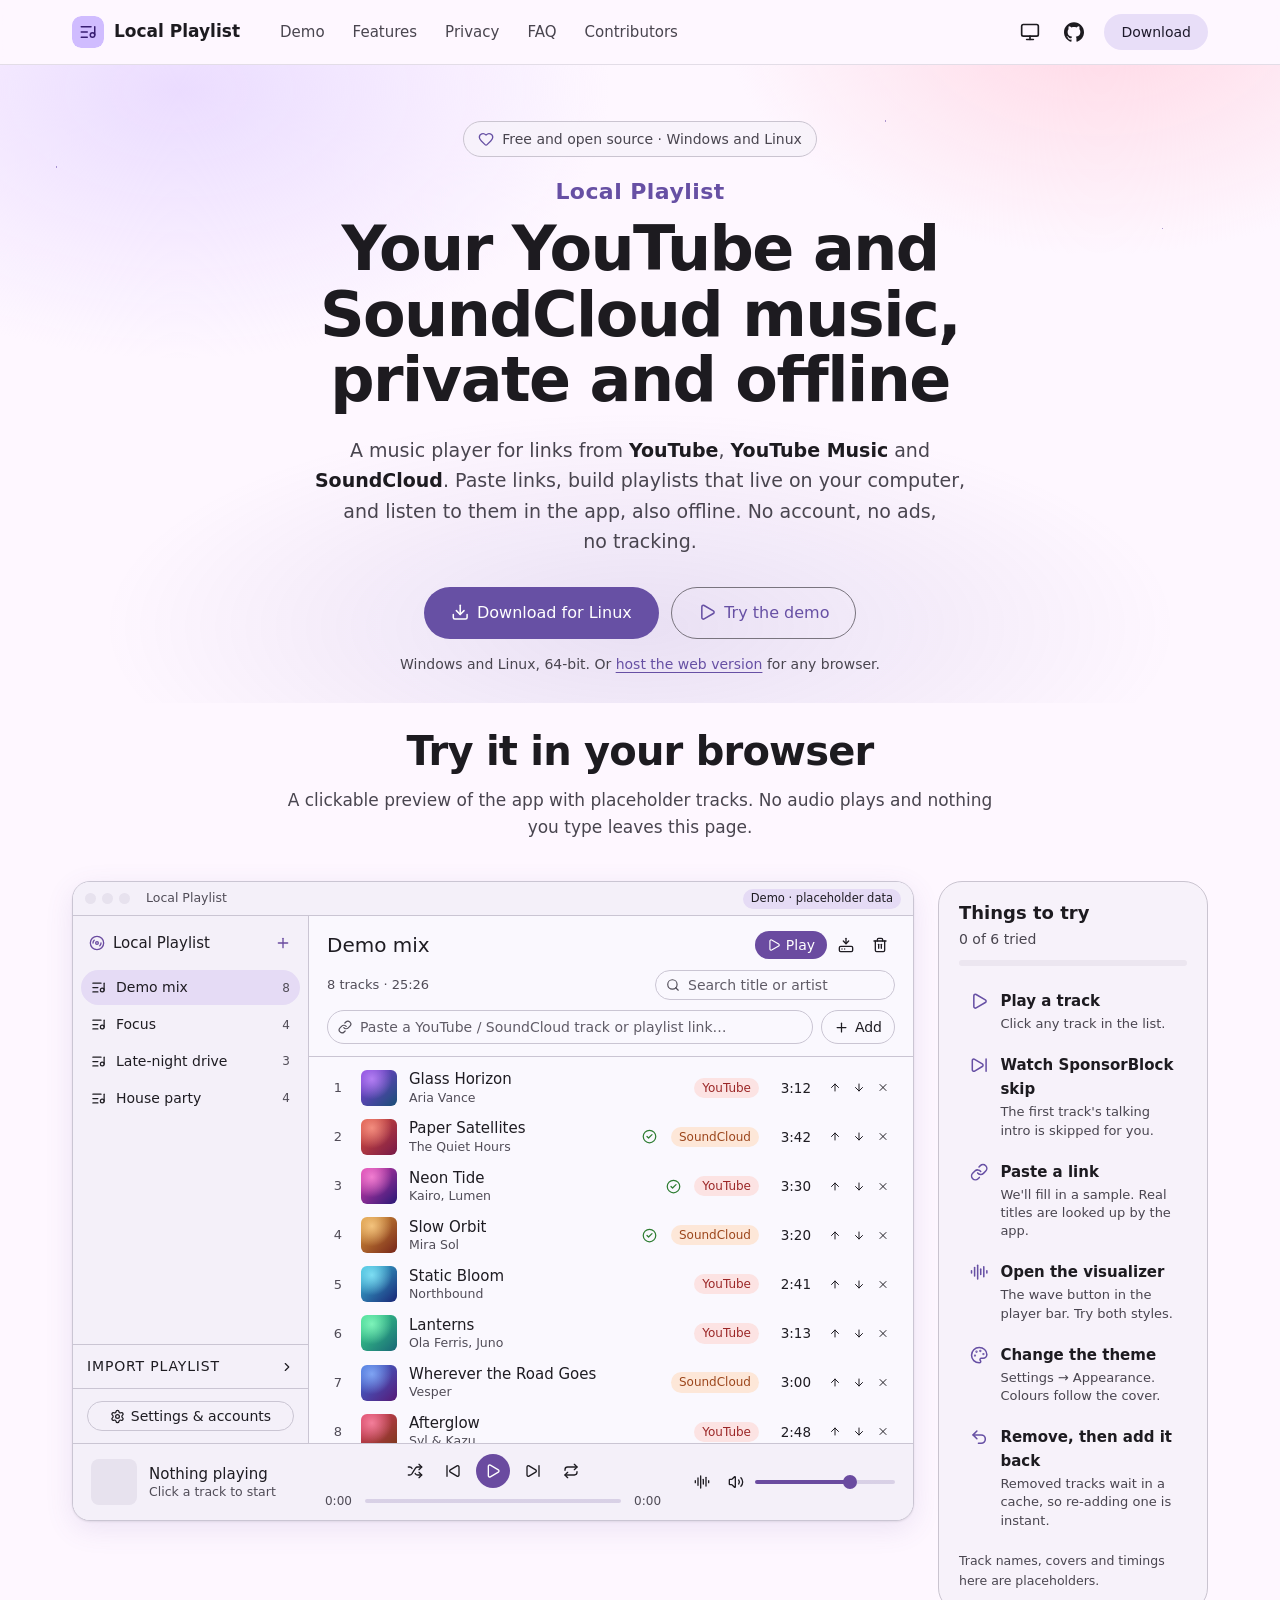
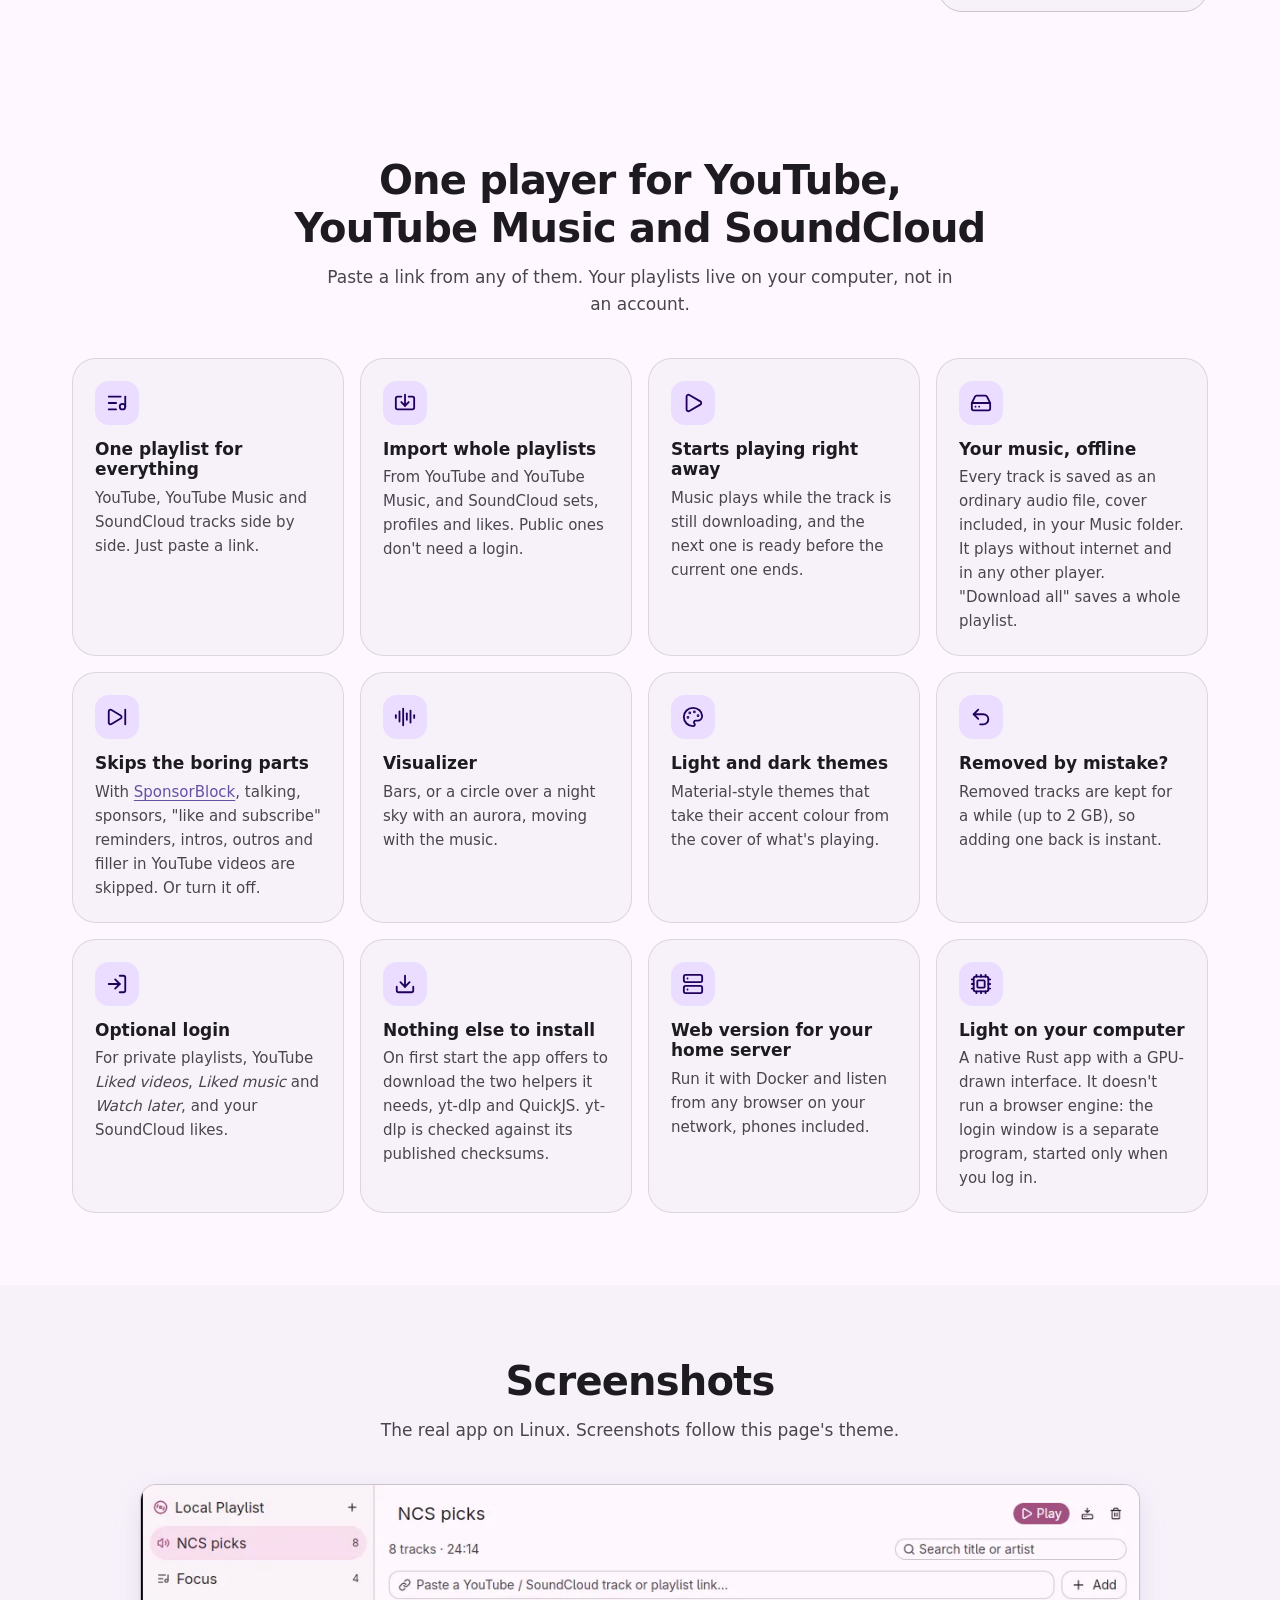
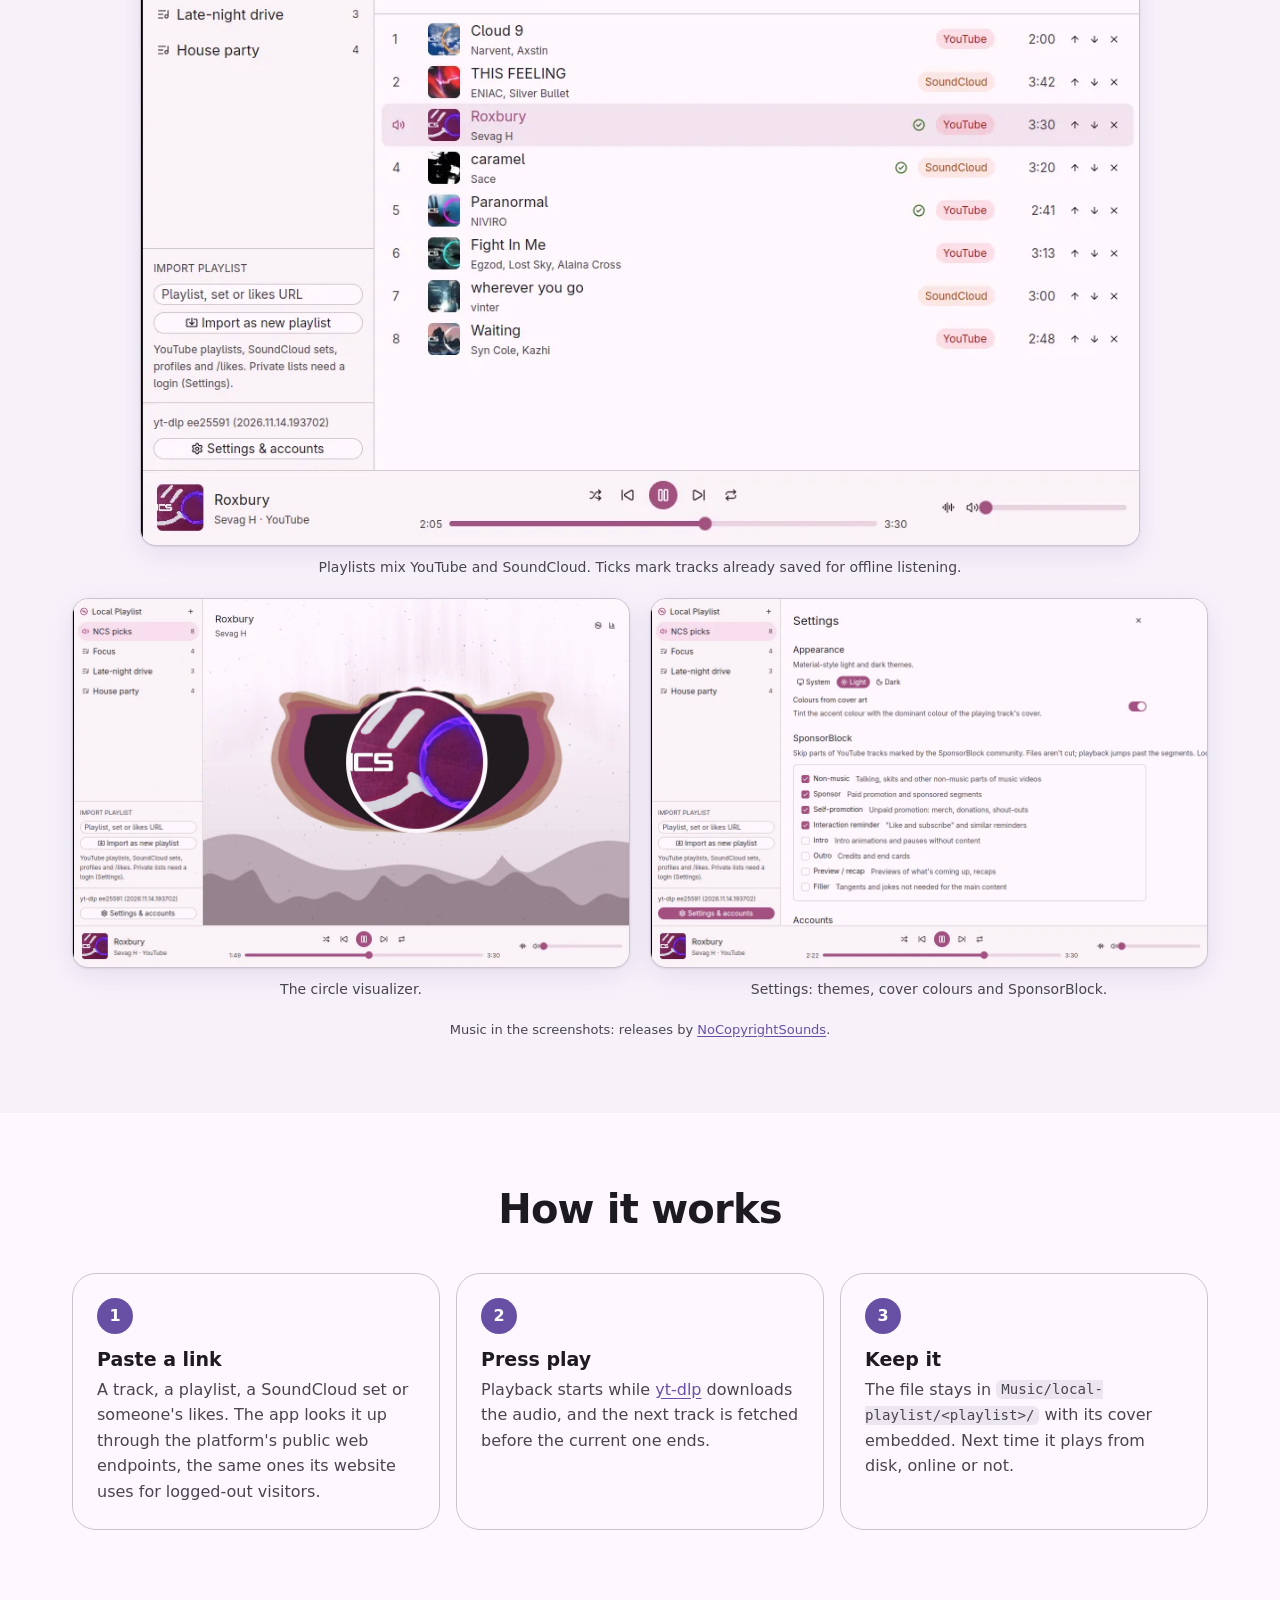
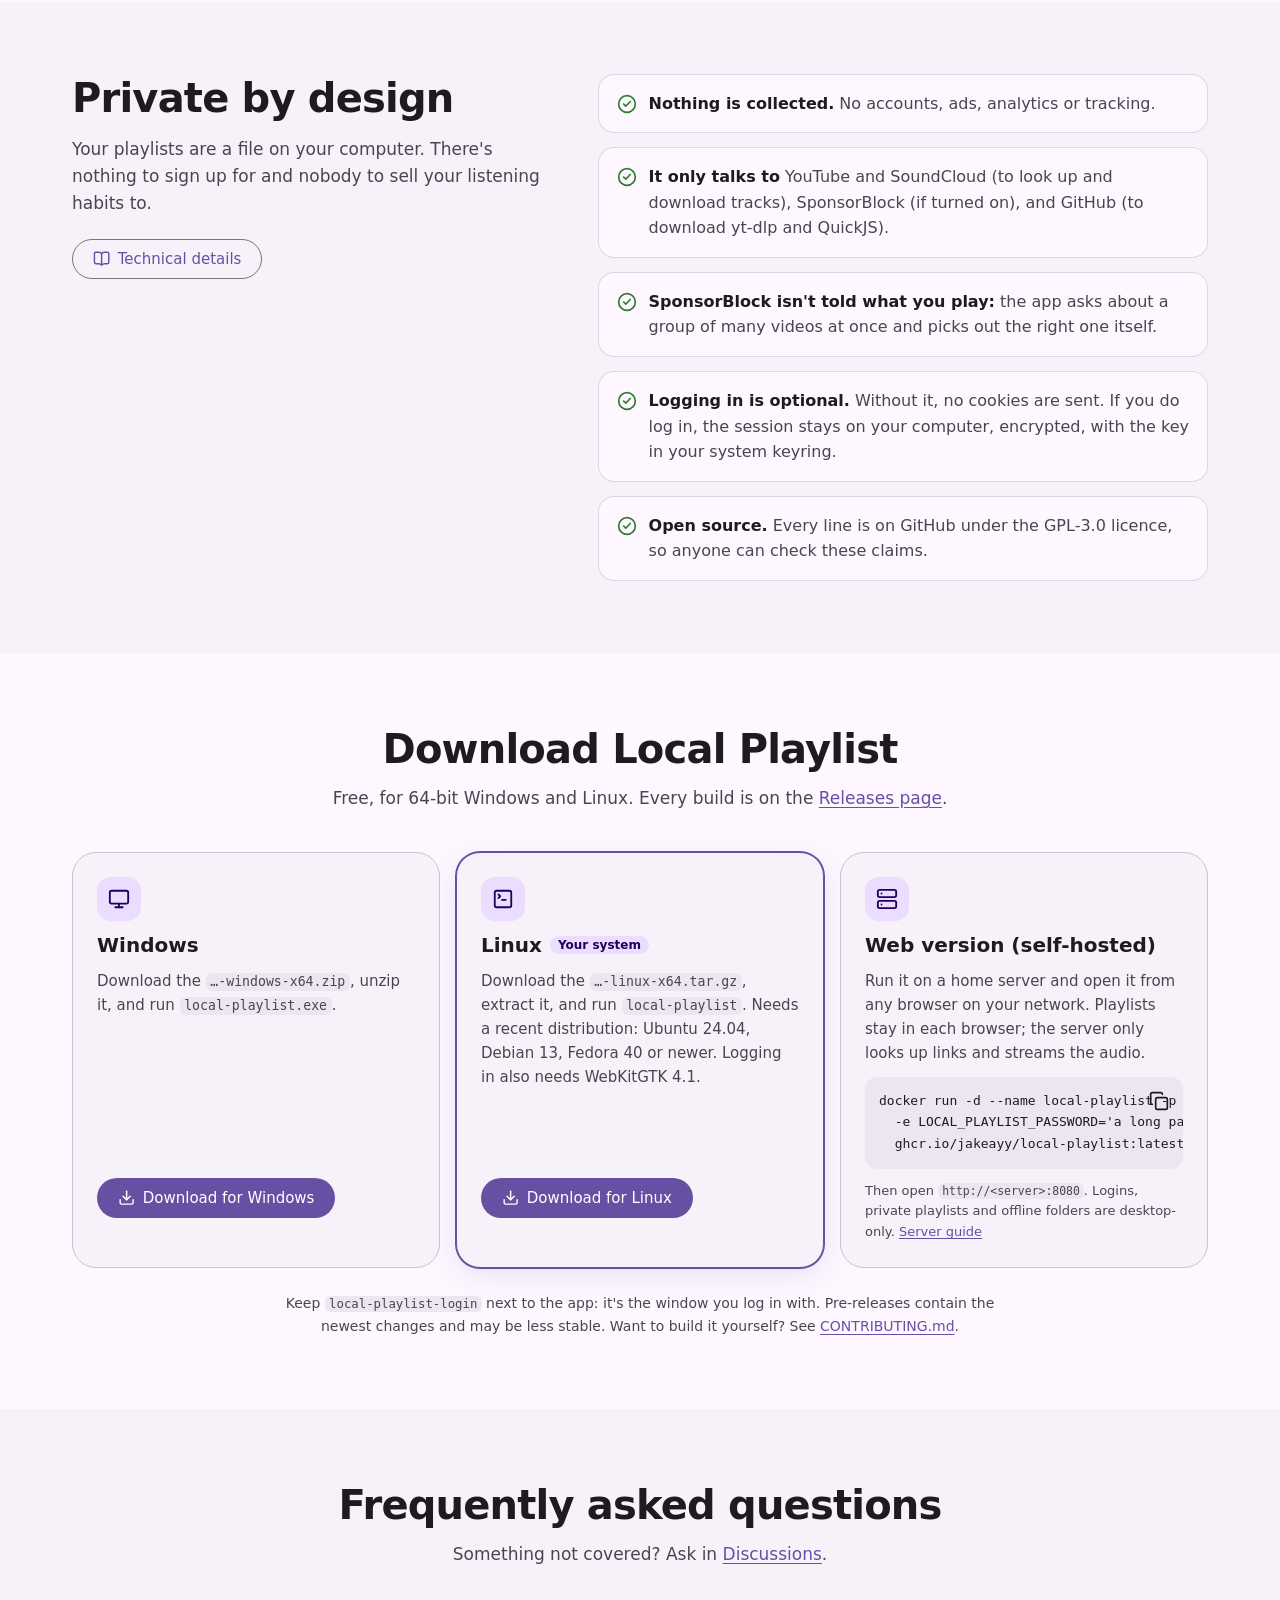
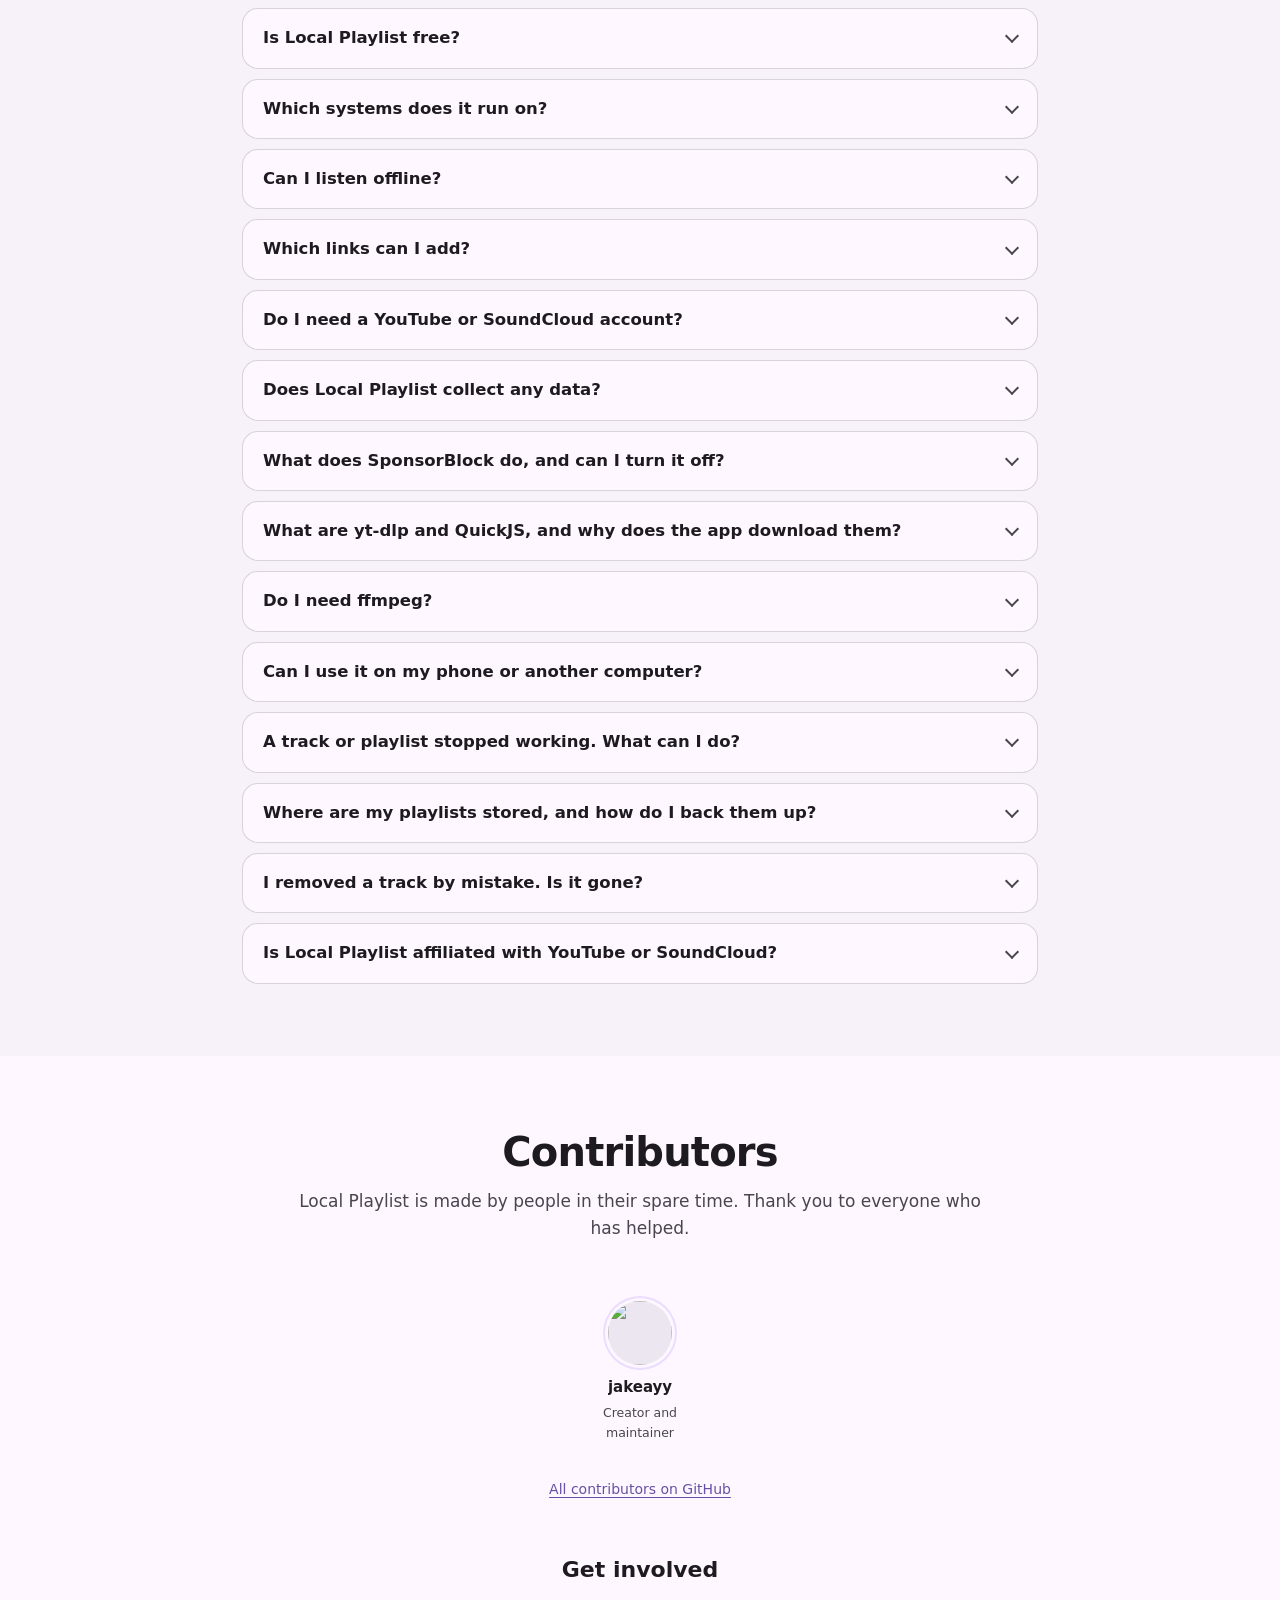
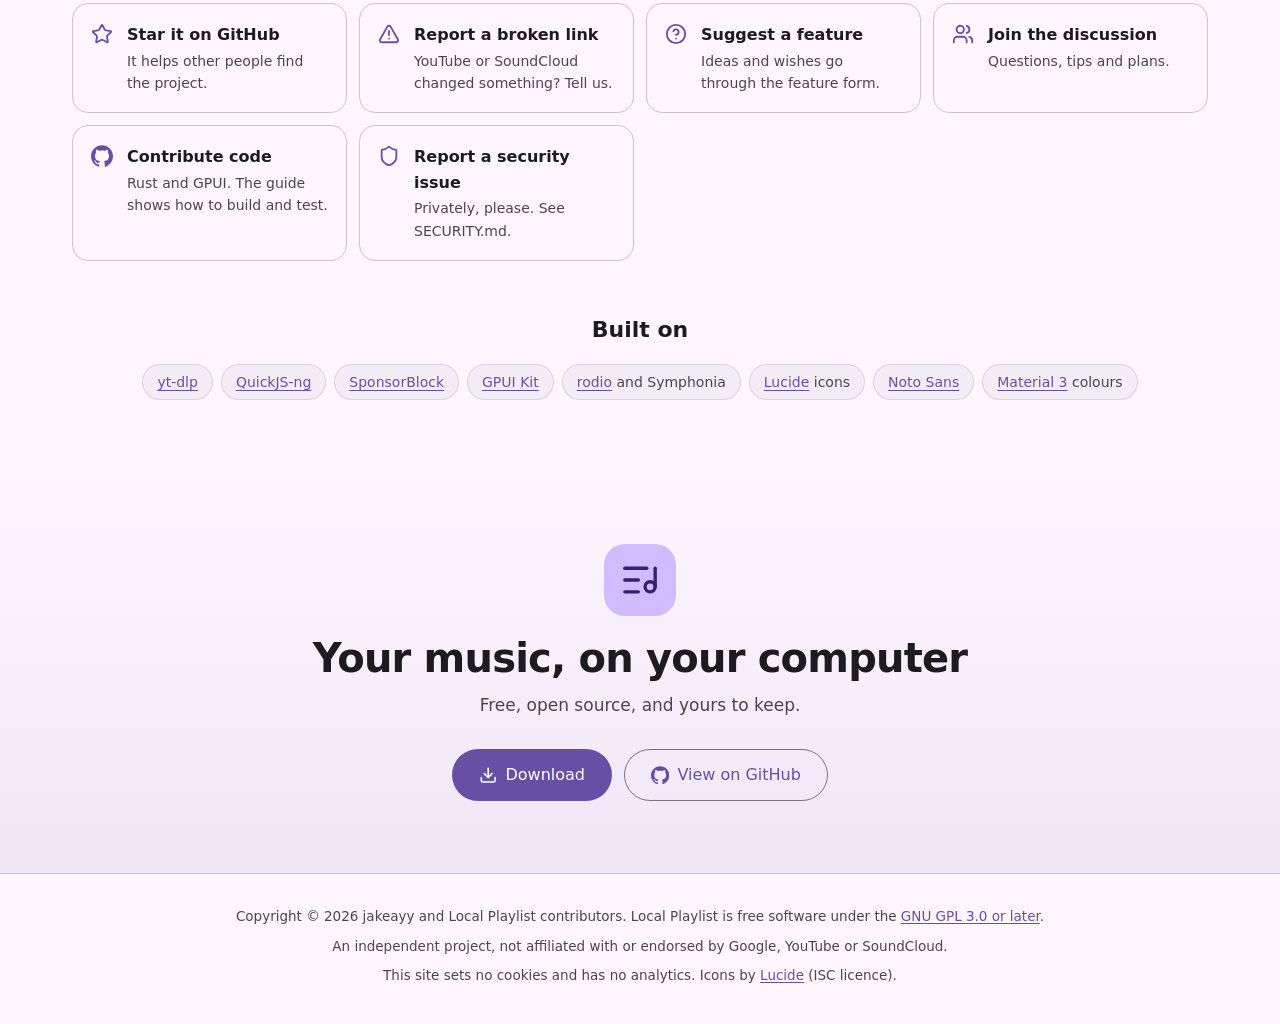
==== commit 2ba1835e: "Website: the demo and text follow the tidier settings The app now skips every SponsorBlock category," ====
--- a/index.html
+++ b/index.html
@@ -155,7 +155,7 @@
       "name": "What does SponsorBlock do, and can I turn it off?",
       "acceptedAnswer": {
         "@type": "Answer",
-        "text": "SponsorBlock is a community database of segments in YouTube videos, such as sponsors, talking in music videos and \"like and subscribe\" reminders. Local Playlist jumps past the categories you pick; the saved files aren't cut. To keep what you play private, it only sends the first 4 characters of a hash of the video's id. You can change the categories or turn it off in Settings."
+        "text": "SponsorBlock is a community database of segments in YouTube videos, such as sponsors, talking in music videos and \"like and subscribe\" reminders. Local Playlist jumps past all of them, intros, outros and filler included; the saved files aren't cut. To keep what you play private, it only sends the first 4 characters of a hash of the video's id. You can turn it off in Settings."
       }
     },
     {
@@ -227,6 +227,7 @@
 <symbol id="i-book-open" viewBox="0 0 24 24"><path d="M12 5v16"/><path d="M20.001 19A2 2 0 0022 17V5a2 2 0 00-1.999-2L16 3.002A5 5 0 0012 5a5 5 0 00-4-2H4a2 2 0 00-2 2v12a2 2 0 001.999 2H8a5 5 0 014 2 5 5 0 014-2z"/></symbol>
 <symbol id="i-chart-column" viewBox="0 0 24 24"><path d="M3 3v16a2 2 0 0 0 2 2h16"/><path d="M18 17V9"/><path d="M13 17V5"/><path d="M8 17v-3"/></symbol>
 <symbol id="i-check" viewBox="0 0 24 24"><path d="M20 6 9 17l-5-5"/></symbol>
+<symbol id="i-chevron-right" viewBox="0 0 24 24"><path d="m9 18 6-6-6-6"/></symbol>
 <symbol id="i-circle-check" viewBox="0 0 24 24"><circle cx="12" cy="12" r="10"/><path d="m16 9-5.5 5.5L8 12"/></symbol>
 <symbol id="i-circle-question-mark" viewBox="0 0 24 24"><circle cx="12" cy="12" r="10"/><path d="M9.09 9a3 3 0 0 1 5.83 1c0 2-3 3-3 3"/><path d="M12 17h.01"/></symbol>
 <symbol id="i-copy" viewBox="0 0 24 24"><rect width="14" height="14" x="8" y="8" rx="2" ry="2"/><path d="M4 16c-1.1 0-2-.9-2-2V4c0-1.1.9-2 2-2h10c1.1 0 2 .9 2 2"/></symbol>
@@ -353,15 +354,18 @@
               </div>
               <nav class="d-lists" id="d-lists" aria-label="Your playlists"></nav>
               <div class="d-import">
-                <label class="d-label" for="d-import-input">Import playlist</label>
-                <input class="d-input" id="d-import-input" type="url" placeholder="Playlist, set or likes URL" autocomplete="off" spellcheck="false">
-                <button class="d-btn" type="button" data-act="import">
-                  <svg class="i" aria-hidden="true"><use href="#i-import"></use></svg> Import as new playlist
+                <button class="d-import-toggle d-label" type="button" data-act="import-toggle" id="d-import-toggle" aria-expanded="false" aria-controls="d-import-body">
+                  Import playlist <svg class="i" aria-hidden="true"><use href="#i-chevron-right"></use></svg>
                 </button>
-                <p class="d-hint">YouTube playlists, SoundCloud sets, profiles and /likes. Private lists need a login (Settings).</p>
+                <div class="d-import-body" id="d-import-body" hidden>
+                  <input class="d-input" id="d-import-input" type="url" placeholder="Playlist, set or likes URL" aria-label="Playlist link to import" autocomplete="off" spellcheck="false">
+                  <button class="d-btn" type="button" data-act="import">
+                    <svg class="i" aria-hidden="true"><use href="#i-import"></use></svg> Import as new playlist
+                  </button>
+                  <p class="d-hint">YouTube playlists, SoundCloud sets, profiles and /likes. Private lists need a login (Settings).</p>
+                </div>
               </div>
               <div class="d-foot">
-                <span class="d-version">yt-dlp · demo build</span>
                 <button class="d-btn" type="button" data-act="settings" id="d-settings-btn">
                   <svg class="i" aria-hidden="true"><use href="#i-settings"></use></svg> Settings &amp; accounts
                 </button>
@@ -438,6 +442,13 @@
                     </button>
                   </div>
 
+                  <h4>Accounts</h4>
+                  <p class="d-sub">Optional, for private playlists and likes. In the app, logging in opens a small login window; your session stays on your computer, encrypted.</p>
+                  <div class="d-accounts">
+                    <div class="d-account"><span class="d-badge yt">YouTube</span><span class="d-sub">Not logged in</span><button class="d-btn" type="button" data-act="login"><svg class="i" aria-hidden="true"><use href="#i-log-in"></use></svg> Log in</button></div>
+                    <div class="d-account"><span class="d-badge sc">SoundCloud</span><span class="d-sub">Not logged in</span><button class="d-btn" type="button" data-act="login"><svg class="i" aria-hidden="true"><use href="#i-log-in"></use></svg> Log in</button></div>
+                  </div>
+
                   <h4>Appearance</h4>
                   <p class="d-sub">Material-style light and dark themes. (In this demo they change only the preview.)</p>
                   <div class="d-seg" role="radiogroup" aria-label="Theme" id="d-theme-seg">
@@ -453,17 +464,12 @@
                     <button class="d-switch" type="button" role="switch" aria-checked="true" aria-labelledby="d-cover-label" data-act="cover-colours"><span></span></button>
                   </div>
 
-                  <h4>SponsorBlock</h4>
-                  <p class="d-sub">Skip parts of YouTube tracks marked by the SponsorBlock community. Files aren't cut; playback jumps past the segments.</p>
-                  <fieldset class="d-checks" id="d-sb">
-                    <legend class="visually-hidden">Segments to skip</legend>
-                  </fieldset>
-
-                  <h4>Accounts</h4>
-                  <p class="d-sub">Optional, for private playlists and likes. In the app, logging in opens a small login window; your session stays on your computer, encrypted.</p>
-                  <div class="d-accounts">
-                    <div class="d-account"><span class="d-badge yt">YouTube</span><span class="d-sub">Not logged in</span><button class="d-btn" type="button" data-act="login"><svg class="i" aria-hidden="true"><use href="#i-log-in"></use></svg> Log in</button></div>
-                    <div class="d-account"><span class="d-badge sc">SoundCloud</span><span class="d-sub">Not logged in</span><button class="d-btn" type="button" data-act="login"><svg class="i" aria-hidden="true"><use href="#i-log-in"></use></svg> Log in</button></div>
+                  <div class="d-setting d-setting-section">
+                    <div>
+                      <h4 id="d-sb-label">SponsorBlock</h4>
+                      <p class="d-sub">Skip parts of YouTube tracks marked by the SponsorBlock community: sponsors, self-promotion, "like and subscribe" reminders, intros, outros, recaps, filler and non-music parts. Files aren't cut; playback jumps past the segments.</p>
+                    </div>
+                    <button class="d-switch" type="button" role="switch" aria-checked="true" aria-labelledby="d-sb-label" data-act="sponsorblock" id="d-sb"><span></span></button>
                   </div>
 
                   <h4>Storage</h4>
@@ -566,7 +572,7 @@
         <li class="feature">
           <span class="f-icon"><svg class="i" aria-hidden="true"><use href="#i-skip-forward"></use></svg></span>
           <h3>Skips the boring parts</h3>
-          <p>With <a href="https://sponsor.ajay.app/">SponsorBlock</a>, talking, sponsors and "like and subscribe" reminders in YouTube videos are skipped. You choose what to skip, or turn it off.</p>
+          <p>With <a href="https://sponsor.ajay.app/">SponsorBlock</a>, talking, sponsors, "like and subscribe" reminders, intros, outros and filler in YouTube videos are skipped. Or turn it off.</p>
         </li>
         <li class="feature">
           <span class="f-icon"><svg class="i" aria-hidden="true"><use href="#i-audio-lines"></use></svg></span>
@@ -764,7 +770,7 @@
         </details>
         <details id="faq-what-does-sponsorblock-do-and-can-i-turn-it-off">
           <summary>What does SponsorBlock do, and can I turn it off?</summary>
-          <div class="answer"><p>SponsorBlock is a community database of segments in YouTube videos, such as sponsors, talking in music videos and "like and subscribe" reminders. Local Playlist jumps past the categories you pick; the saved files aren't cut. To keep what you play private, it only sends the first 4 characters of a hash of the video's id. You can change the categories or turn it off in Settings.</p></div>
+          <div class="answer"><p>SponsorBlock is a community database of segments in YouTube videos, such as sponsors, talking in music videos and "like and subscribe" reminders. Local Playlist jumps past all of them, intros, outros and filler included; the saved files aren't cut. To keep what you play private, it only sends the first 4 characters of a hash of the video's id. You can turn it off in Settings.</p></div>
         </details>
         <details id="faq-what-are-yt-dlp-and-quickjs-and-why-does-the">
           <summary>What are yt-dlp and QuickJS, and why does the app download them?</summary>
--- a/assets/site.css
+++ b/assets/site.css
@@ -450,9 +450,14 @@
 .d-pl-count { font-size: 12px; color: var(--d-muted); }
 .d-import { padding: 12px 14px; border-top: 1px solid var(--d-border); display: grid; gap: 8px; }
 .d-label { font-size: 11.5px; letter-spacing: .06em; text-transform: uppercase; color: var(--d-muted); }
+.d-import-toggle { display: flex; align-items: center; justify-content: space-between; width: 100%; padding: 0; border: 0; background: none; font-family: inherit; cursor: pointer; }
+.d-import-toggle:hover { color: var(--d-fg); }
+.d-import-toggle .i { width: 14px; height: 14px; transition: transform .2s; }
+.d-import-toggle[aria-expanded="true"] .i { transform: rotate(90deg); }
+.d-import-body { display: grid; gap: 8px; }
+.d-import-body[hidden] { display: none; }
 .d-hint { font-size: 12px; color: var(--d-muted); line-height: 1.4; }
 .d-foot { padding: 12px 14px; border-top: 1px solid var(--d-border); display: grid; gap: 8px; }
-.d-version { font-size: 12px; color: var(--d-muted); }
 .demo[data-view="settings"] #d-settings-btn { background: var(--d-primary); color: var(--d-on-primary); border-color: transparent; }
 
 /* Main area */
@@ -531,10 +536,8 @@
 .d-switch span { position: absolute; top: 3px; left: 3px; width: 14px; height: 14px; border-radius: 50%; background: var(--d-muted); transition: transform .2s, background-color .2s; }
 .d-switch[aria-checked="true"] { background: var(--d-primary); border-color: var(--d-primary); }
 .d-switch[aria-checked="true"] span { transform: translateX(20px); background: var(--d-on-primary); }
-.d-checks { border: 1px solid var(--d-border); border-radius: 12px; padding: 10px 14px; margin: 10px 0 0; display: grid; gap: 4px; }
-.d-check { display: flex; align-items: baseline; gap: 10px; padding: 3px 0; cursor: pointer; font-size: 14px; }
-.d-check input { accent-color: var(--d-primary); width: 16px; height: 16px; margin: 0; transform: translateY(3px); flex: none; }
-.d-check small { color: var(--d-muted); font-size: 13px; }
+.d-setting-section { margin-top: 22px; }
+.d-setting-section h4 { margin-top: 0; }
 .d-accounts { display: grid; gap: 8px; margin-top: 10px; }
 .d-account { display: flex; align-items: center; gap: 12px; }
 .d-account .d-sub { flex: 1; margin: 0; }
@@ -599,6 +602,72 @@
   .d-volume, #d-mute { display: none; }
   .d-buttons { gap: 14px; }
   .d-settings { padding: 14px 14px 24px; }
-  .d-check { flex-wrap: wrap; }
-  .d-check small { flex-basis: 100%; padding-left: 26px; }
-}
+}
+
+/* ------------------------------------------------------------------------------------------
+   Easter egg ("Easter egg" in assets/demo.js): the window's first dot closes it and shows a
+   desktop with the app and a terminal. The dot must keep looking and behaving like the other two:
+   no cursor, hover or focus style. Its hit area is a little larger than it looks, for fingers.
+   ------------------------------------------------------------------------------------------ */
+.demo { isolation: isolate; }
+.d-body { background: var(--d-bg); transition: background-color .3s; } /* so the desktop behind doesn't show through while the window animates */
+.d-chrome .d-dot:first-child { position: relative; -webkit-tap-highlight-color: transparent; }
+.d-chrome .d-dot:first-child::after { content: ""; position: absolute; inset: -5px; }
+.demo[data-closed] > :not(.d-desk) { display: none; }
+
+.d-desk {
+  position: absolute; inset: 0; z-index: -1; overflow: hidden;
+  background:
+    radial-gradient(120% 90% at 0% 0%, color-mix(in srgb, var(--d-primary) 30%, transparent), transparent 60%),
+    radial-gradient(100% 80% at 100% 100%, color-mix(in srgb, var(--d-yt-fg) 16%, transparent), transparent 60%),
+    var(--d-bg);
+}
+.d-desk[hidden] { display: none; }
+.d-desk-icons { position: absolute; top: 14px; left: 14px; display: grid; gap: 6px; }
+.d-desk-icon { display: grid; justify-items: center; gap: 6px; width: 92px; padding: 8px 4px; border: 0; border-radius: 12px; background: transparent; cursor: pointer; font-size: 13px; line-height: 1.25; text-align: center; }
+.d-desk-icon:hover { background: color-mix(in srgb, var(--d-fg) 8%, transparent); }
+.d-desk-icon img { width: 48px; height: 48px; }
+.d-desk-glyph { display: grid; place-items: center; width: 48px; height: 48px; border-radius: 13px; background: hsl(var(--dh) 12% 10%); color: #81C995; box-shadow: inset 0 0 0 1px rgb(255 255 255 / .1); }
+.d-desk-glyph .i { width: 28px; height: 28px; }
+.d-desk-bar {
+  position: absolute; left: 0; right: 0; bottom: 0; display: flex; align-items: center; justify-content: flex-end;
+  height: 34px; padding: 0 14px; font-size: 12.5px; white-space: pre; font-variant-numeric: tabular-nums;
+  background: color-mix(in srgb, var(--d-side) 80%, transparent); border-top: 1px solid var(--d-border);
+  backdrop-filter: blur(12px); -webkit-backdrop-filter: blur(12px);
+}
+
+/* The terminal is dark in either theme, tinted like the rest of the demo. */
+.d-term {
+  --t-fg: #E6E0E9; --t-muted: #B7B0BF; --t-green: #81C995; --t-accent: hsl(var(--dh) 90% 86%); --t-err: #F2B8B5;
+  position: absolute; z-index: 1; display: flex; flex-direction: column;
+  width: min(560px, calc(100% - 28px)); height: min(380px, calc(100% - 90px));
+  border-radius: 12px; overflow: hidden; color-scheme: dark;
+  background: hsl(var(--dh) 12% 8%); color: var(--t-fg);
+  border: 1px solid rgb(255 255 255 / .08); box-shadow: 0 14px 44px rgb(0 0 0 / .35);
+  font: 13px/1.5 var(--mono);
+}
+.d-term[hidden] { display: none; }
+@media (max-width: 600px) { .d-term { height: min(340px, calc(100% - 90px)); } } /* leaves room for the icons above */
+.d-term-bar { display: flex; align-items: center; gap: 6px; flex: none; height: 30px; padding: 0 10px; background: hsl(var(--dh) 10% 14%); cursor: grab; touch-action: none; user-select: none; -webkit-user-select: none; }
+.d-term-bar:active { cursor: grabbing; }
+.d-term-dot { width: 11px; height: 11px; flex: none; padding: 0; border: 0; border-radius: 50%; background: hsl(var(--dh) 7% 30%); }
+button.d-term-dot { cursor: pointer; }
+button.d-term-dot:hover { background: var(--t-err); }
+.d-term-title { flex: 1; min-width: 0; margin-right: 45px; text-align: center; font: 500 12px var(--font); color: var(--t-muted); white-space: nowrap; overflow: hidden; text-overflow: ellipsis; }
+.d-term-body { flex: 1; min-height: 0; overflow-y: auto; padding: 8px 12px 12px; cursor: text; scrollbar-width: thin; }
+.d-term-out > div { white-space: pre-wrap; overflow-wrap: anywhere; }
+.d-term-line { display: flex; }
+.d-term-line[hidden] { display: none; }
+.d-term-in { flex: 1; min-width: 0; padding: 0; border: 0; background: transparent; color: inherit; font: inherit; caret-color: var(--t-green); }
+.demo .d-term-in:focus-visible { outline: none; }
+.d-term-u { color: var(--t-green); font-weight: 600; }
+.d-term-p, .d-term-dir { color: var(--t-accent); font-weight: 600; }
+.d-term-err { color: var(--t-err); }
+.d-term-out > .d-term-ff { display: flex; flex-wrap: wrap; align-items: flex-start; gap: 6px 3ch; white-space: normal; }
+.d-term-logo { white-space: pre; line-height: 1; color: var(--t-accent); }
+.d-term-facts { flex: 1 1 30ch; min-width: 0; white-space: pre-wrap; overflow-wrap: anywhere; }
+@media (pointer: coarse) { .d-term { font-size: 16px; } } /* 16px keeps phones from zooming into the input */
+
+/* rm -rf: the page empties. A reload brings it back. */
+.lp-wiping body { pointer-events: none; }
+.lp-wiped body > * { display: none !important; }
